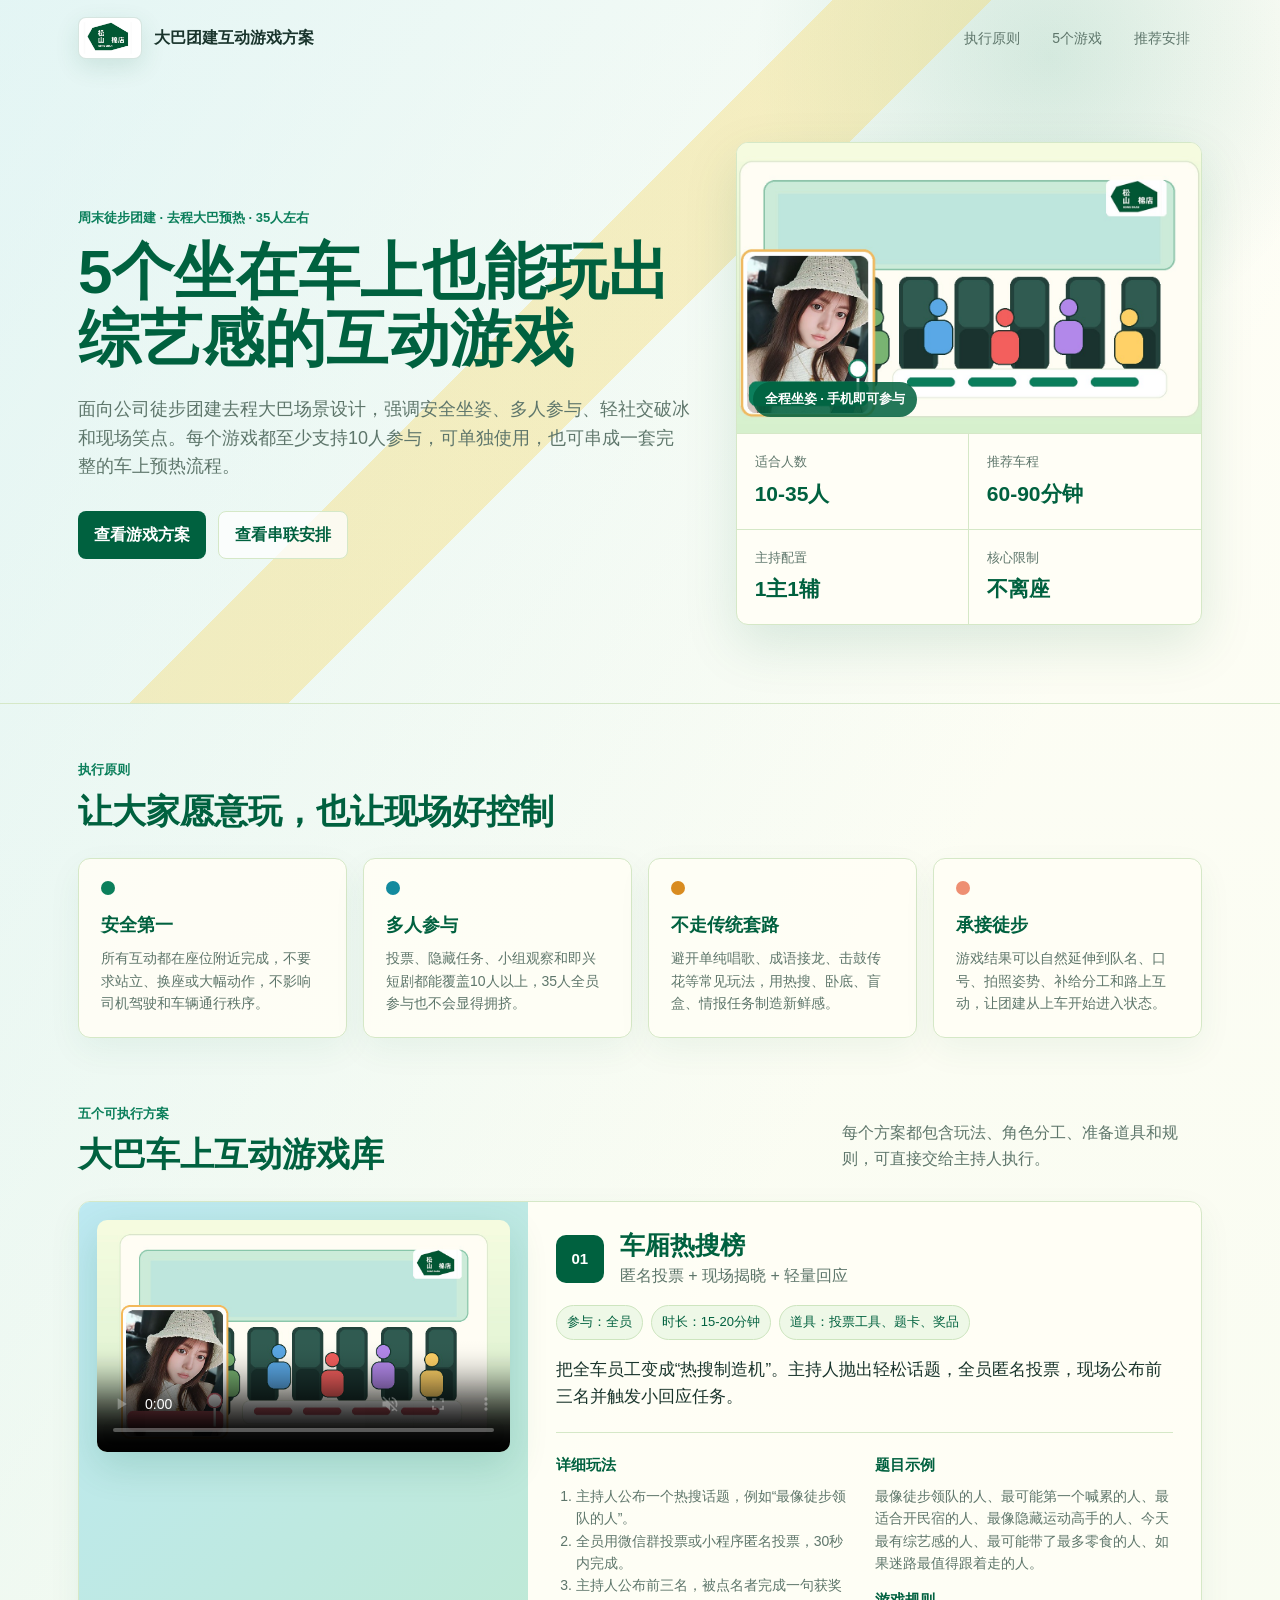
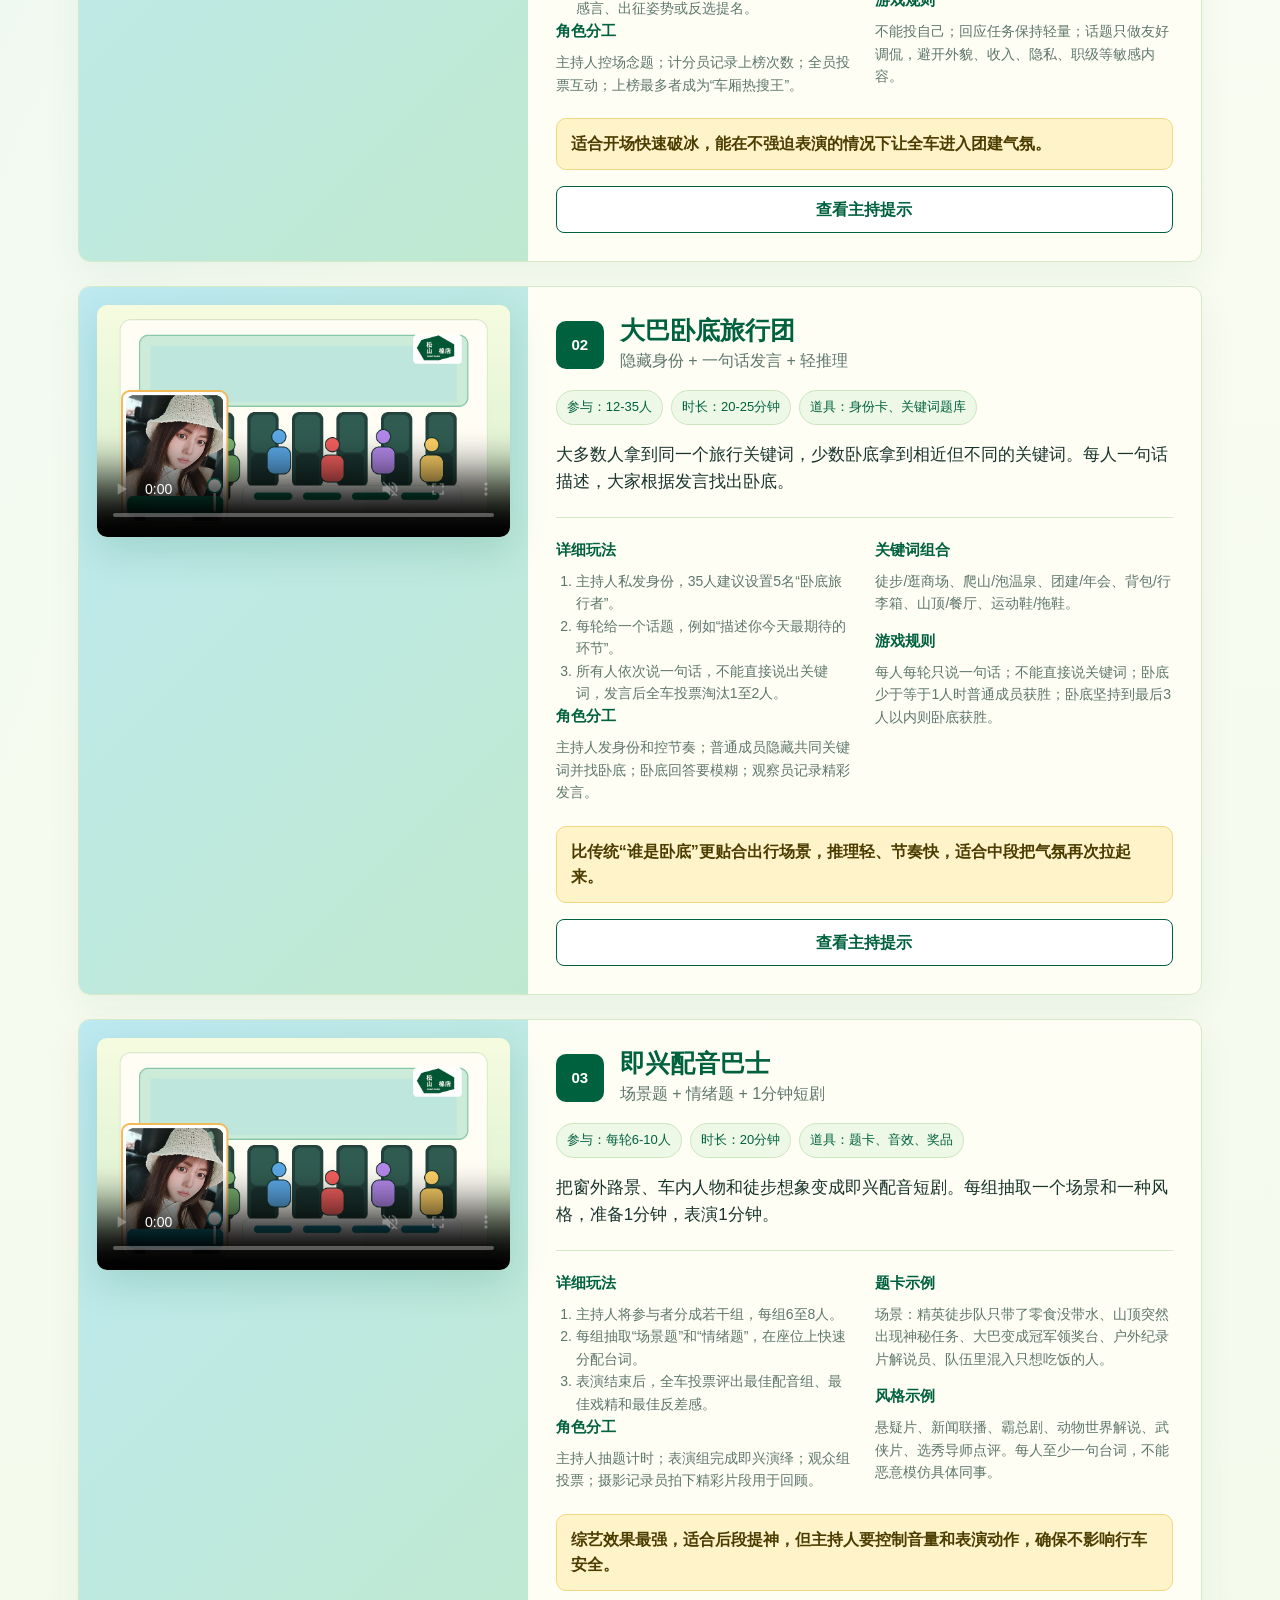
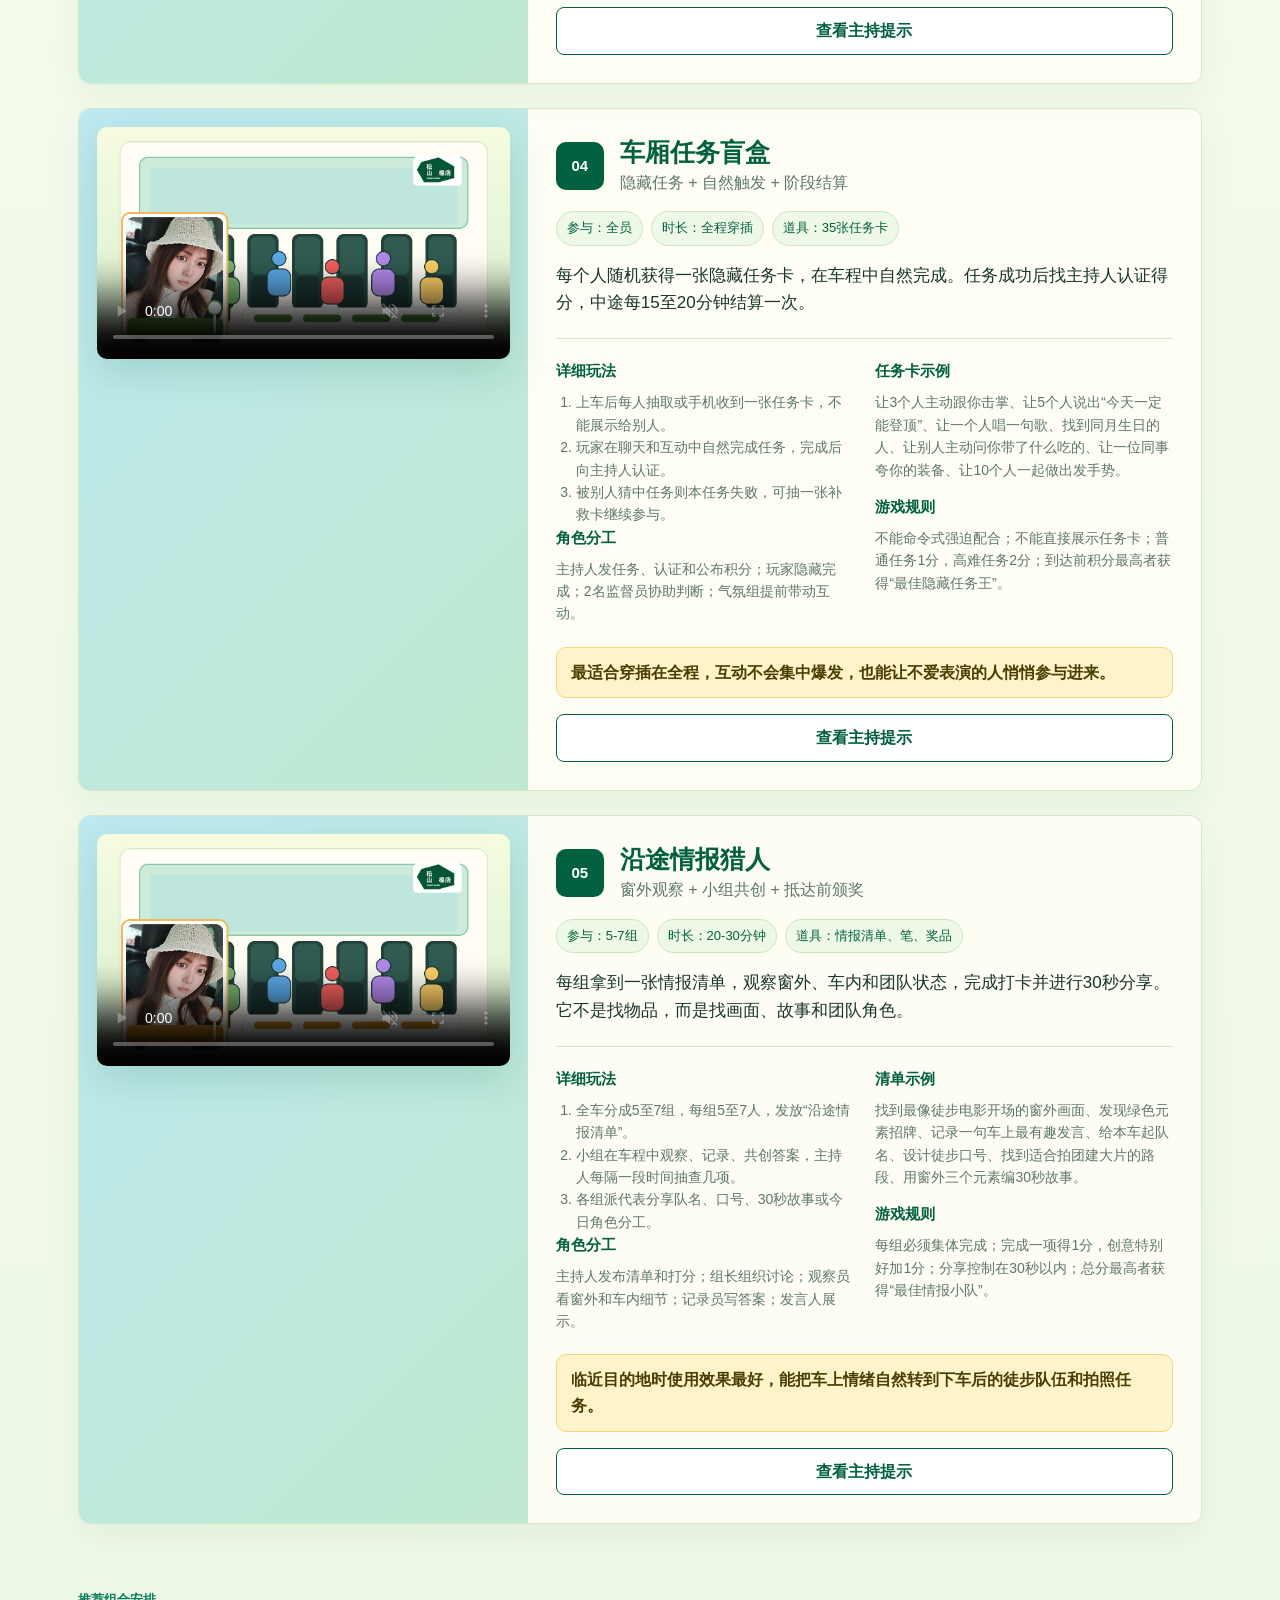
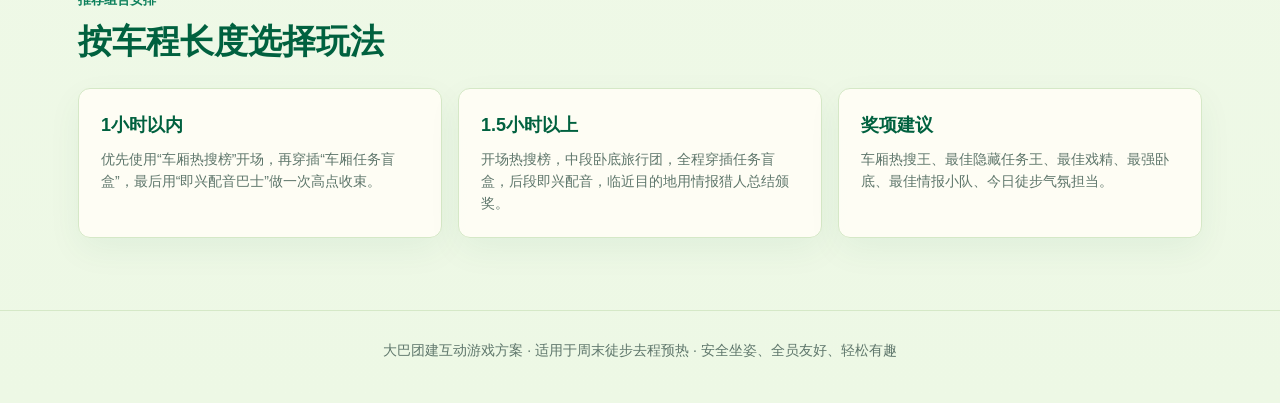
==== index.html @ a56155db "Initial Yz-Demo project" ====
<!doctype html>
<html lang="zh-CN">
  <head>
    <meta charset="utf-8" />
    <meta name="viewport" content="width=device-width, initial-scale=1" />
    <title>大巴团建互动游戏方案</title>
    <link rel="stylesheet" href="style.css" />
  </head>
  <body>
    <header class="page-header" id="top">
      <nav class="topbar" aria-label="页面导航">
        <a class="brand" href="#top" aria-label="返回顶部">
          <img class="brand-logo" src="assets/images/site-logo.png" alt="团建方案标识" />
          <span>大巴团建互动游戏方案</span>
        </a>
        <div class="nav-links">
          <a href="#overview">执行原则</a>
          <a href="#games">5个游戏</a>
          <a href="#schedule">推荐安排</a>
        </div>
      </nav>

      <section class="hero">
        <div class="hero-copy">
          <p class="eyebrow">周末徒步团建 · 去程大巴预热 · 35人左右</p>
          <h1>5个坐在车上也能玩出综艺感的互动游戏</h1>
          <p class="lead">面向公司徒步团建去程大巴场景设计，强调安全坐姿、多人参与、轻社交破冰和现场笑点。每个游戏都至少支持10人参与，可单独使用，也可串成一套完整的车上预热流程。</p>
          <div class="hero-actions">
            <a class="primary-action" href="#games">查看游戏方案</a>
            <a class="secondary-action" href="#schedule">查看串联安排</a>
          </div>
        </div>

        <aside class="route-panel" aria-label="活动概览">
          <div class="route-photo">
            <img src="assets/images/hero-bus-host.jpg" alt="大巴车内主持人与员工互动场景" />
            <span>全程坐姿 · 手机即可参与</span>
          </div>
          <dl class="quick-facts">
            <div><dt>适合人数</dt><dd>10-35人</dd></div>
            <div><dt>推荐车程</dt><dd>60-90分钟</dd></div>
            <div><dt>主持配置</dt><dd>1主1辅</dd></div>
            <div><dt>核心限制</dt><dd>不离座</dd></div>
          </dl>
        </aside>
      </section>
    </header>

    <main>
      <section class="overview" id="overview" aria-labelledby="overview-title">
        <div class="section-heading">
          <p class="eyebrow">执行原则</p>
          <h2 id="overview-title">让大家愿意玩，也让现场好控制</h2>
        </div>
        <div class="standard-grid">
          <article><span class="icon-dot safe" aria-hidden="true"></span><h3>安全第一</h3><p>所有互动都在座位附近完成，不要求站立、换座或大幅动作，不影响司机驾驶和车辆通行秩序。</p></article>
          <article><span class="icon-dot social" aria-hidden="true"></span><h3>多人参与</h3><p>投票、隐藏任务、小组观察和即兴短剧都能覆盖10人以上，35人全员参与也不会显得拥挤。</p></article>
          <article><span class="icon-dot fresh" aria-hidden="true"></span><h3>不走传统套路</h3><p>避开单纯唱歌、成语接龙、击鼓传花等常见玩法，用热搜、卧底、盲盒、情报任务制造新鲜感。</p></article>
          <article><span class="icon-dot useful" aria-hidden="true"></span><h3>承接徒步</h3><p>游戏结果可以自然延伸到队名、口号、拍照姿势、补给分工和路上互动，让团建从上车开始进入状态。</p></article>
        </div>
      </section>

      <section class="games-section" id="games" aria-labelledby="games-title">
        <div class="section-heading split">
          <div>
            <p class="eyebrow">五个可执行方案</p>
            <h2 id="games-title">大巴车上互动游戏库</h2>
          </div>
          <p class="section-note">每个方案都包含玩法、角色分工、准备道具和规则，可直接交给主持人执行。</p>
        </div>

        <div class="game-list">
          <article class="game-card">
            <div class="game-media">
              <video class="preview-video" controls muted loop preload="metadata" poster="assets/scenes/04-show.jpg"><source src="assets/videos/04-show.mp4" type="video/mp4" /></video>
            </div>
            <div class="game-content">
              <div class="game-title-row"><span class="game-number">01</span><div><h3>车厢热搜榜</h3><p>匿名投票 + 现场揭晓 + 轻量回应</p></div></div>
              <div class="meta-row"><span>参与：全员</span><span>时长：15-20分钟</span><span>道具：投票工具、题卡、奖品</span></div>
              <p class="game-summary">把全车员工变成“热搜制造机”。主持人抛出轻松话题，全员匿名投票，现场公布前三名并触发小回应任务。</p>
              <div class="detail-grid">
                <div>
                  <h4>详细玩法</h4>
                  <ol><li>主持人公布一个热搜话题，例如“最像徒步领队的人”。</li><li>全员用微信群投票或小程序匿名投票，30秒内完成。</li><li>主持人公布前三名，被点名者完成一句获奖感言、出征姿势或反选提名。</li></ol>
                  <h4>角色分工</h4>
                  <p>主持人控场念题；计分员记录上榜次数；全员投票互动；上榜最多者成为“车厢热搜王”。</p>
                </div>
                <div>
                  <h4>题目示例</h4>
                  <p>最像徒步领队的人、最可能第一个喊累的人、最适合开民宿的人、最像隐藏运动高手的人、今天最有综艺感的人、最可能带了最多零食的人、如果迷路最值得跟着走的人。</p>
                  <h4>游戏规则</h4>
                  <p>不能投自己；回应任务保持轻量；话题只做友好调侃，避开外貌、收入、隐私、职级等敏感内容。</p>
                </div>
              </div>
              <p class="approval-line">适合开场快速破冰，能在不强迫表演的情况下让全车进入团建气氛。</p>
              <button class="script-toggle" type="button" aria-expanded="false" aria-controls="script-hotlist">查看主持提示</button>
              <div class="script-panel" id="script-hotlist" hidden><p><strong>主持开场：</strong>“接下来我们要发布今天第一批车厢热搜。投票只选最像，不选最尴尬，所有理由都要友好、有趣、不过界。”</p></div>
            </div>
          </article>

          <article class="game-card">
            <div class="game-media">
              <video class="preview-video" controls muted loop preload="metadata" poster="assets/scenes/01-signal.jpg"><source src="assets/videos/01-signal.mp4" type="video/mp4" /></video>
            </div>
            <div class="game-content">
              <div class="game-title-row"><span class="game-number">02</span><div><h3>大巴卧底旅行团</h3><p>隐藏身份 + 一句话发言 + 轻推理</p></div></div>
              <div class="meta-row"><span>参与：12-35人</span><span>时长：20-25分钟</span><span>道具：身份卡、关键词题库</span></div>
              <p class="game-summary">大多数人拿到同一个旅行关键词，少数卧底拿到相近但不同的关键词。每人一句话描述，大家根据发言找出卧底。</p>
              <div class="detail-grid">
                <div>
                  <h4>详细玩法</h4>
                  <ol><li>主持人私发身份，35人建议设置5名“卧底旅行者”。</li><li>每轮给一个话题，例如“描述你今天最期待的环节”。</li><li>所有人依次说一句话，不能直接说出关键词，发言后全车投票淘汰1至2人。</li></ol>
                  <h4>角色分工</h4>
                  <p>主持人发身份和控节奏；普通成员隐藏共同关键词并找卧底；卧底回答要模糊；观察员记录精彩发言。</p>
                </div>
                <div>
                  <h4>关键词组合</h4>
                  <p>徒步/逛商场、爬山/泡温泉、团建/年会、背包/行李箱、山顶/餐厅、运动鞋/拖鞋。</p>
                  <h4>游戏规则</h4>
                  <p>每人每轮只说一句话；不能直接说关键词；卧底少于等于1人时普通成员获胜；卧底坚持到最后3人以内则卧底获胜。</p>
                </div>
              </div>
              <p class="approval-line">比传统“谁是卧底”更贴合出行场景，推理轻、节奏快，适合中段把气氛再次拉起来。</p>
              <button class="script-toggle" type="button" aria-expanded="false" aria-controls="script-undercover">查看主持提示</button>
              <div class="script-panel" id="script-undercover" hidden><p><strong>主持提示：</strong>先选词义接近但行动差异明显的词组，避免过难。第一轮不急着淘汰太多人，让大家先适应表达方式。</p></div>
            </div>
          </article>

          <article class="game-card">
            <div class="game-media">
              <video class="preview-video" controls muted loop preload="metadata" poster="assets/scenes/02-bullet.jpg"><source src="assets/videos/02-bullet.mp4" type="video/mp4" /></video>
            </div>
            <div class="game-content">
              <div class="game-title-row"><span class="game-number">03</span><div><h3>即兴配音巴士</h3><p>场景题 + 情绪题 + 1分钟短剧</p></div></div>
              <div class="meta-row"><span>参与：每轮6-10人</span><span>时长：20分钟</span><span>道具：题卡、音效、奖品</span></div>
              <p class="game-summary">把窗外路景、车内人物和徒步想象变成即兴配音短剧。每组抽取一个场景和一种风格，准备1分钟，表演1分钟。</p>
              <div class="detail-grid">
                <div>
                  <h4>详细玩法</h4>
                  <ol><li>主持人将参与者分成若干组，每组6至8人。</li><li>每组抽取“场景题”和“情绪题”，在座位上快速分配台词。</li><li>表演结束后，全车投票评出最佳配音组、最佳戏精和最佳反差感。</li></ol>
                  <h4>角色分工</h4>
                  <p>主持人抽题计时；表演组完成即兴演绎；观众组投票；摄影记录员拍下精彩片段用于回顾。</p>
                </div>
                <div>
                  <h4>题卡示例</h4>
                  <p>场景：精英徒步队只带了零食没带水、山顶突然出现神秘任务、大巴变成冠军领奖台、户外纪录片解说员、队伍里混入只想吃饭的人。</p>
                  <h4>风格示例</h4>
                  <p>悬疑片、新闻联播、霸总剧、动物世界解说、武侠片、选秀导师点评。每人至少一句台词，不能恶意模仿具体同事。</p>
                </div>
              </div>
              <p class="approval-line">综艺效果最强，适合后段提神，但主持人要控制音量和表演动作，确保不影响行车安全。</p>
              <button class="script-toggle" type="button" aria-expanded="false" aria-controls="script-dubbing">查看主持提示</button>
              <div class="script-panel" id="script-dubbing" hidden><p><strong>主持提示：</strong>让每组先指定“开头人”和“收尾人”，中间成员只要接一句即可，能明显降低临场压力。</p></div>
            </div>
          </article>

          <article class="game-card">
            <div class="game-media">
              <video class="preview-video" controls muted loop preload="metadata" poster="assets/scenes/05-blindbox.jpg"><source src="assets/videos/05-blindbox.mp4" type="video/mp4" /></video>
            </div>
            <div class="game-content">
              <div class="game-title-row"><span class="game-number">04</span><div><h3>车厢任务盲盒</h3><p>隐藏任务 + 自然触发 + 阶段结算</p></div></div>
              <div class="meta-row"><span>参与：全员</span><span>时长：全程穿插</span><span>道具：35张任务卡</span></div>
              <p class="game-summary">每个人随机获得一张隐藏任务卡，在车程中自然完成。任务成功后找主持人认证得分，中途每15至20分钟结算一次。</p>
              <div class="detail-grid">
                <div>
                  <h4>详细玩法</h4>
                  <ol><li>上车后每人抽取或手机收到一张任务卡，不能展示给别人。</li><li>玩家在聊天和互动中自然完成任务，完成后向主持人认证。</li><li>被别人猜中任务则本任务失败，可抽一张补救卡继续参与。</li></ol>
                  <h4>角色分工</h4>
                  <p>主持人发任务、认证和公布积分；玩家隐藏完成；2名监督员协助判断；气氛组提前带动互动。</p>
                </div>
                <div>
                  <h4>任务卡示例</h4>
                  <p>让3个人主动跟你击掌、让5个人说出“今天一定能登顶”、让一个人唱一句歌、找到同月生日的人、让别人主动问你带了什么吃的、让一位同事夸你的装备、让10个人一起做出发手势。</p>
                  <h4>游戏规则</h4>
                  <p>不能命令式强迫配合；不能直接展示任务卡；普通任务1分，高难任务2分；到达前积分最高者获得“最佳隐藏任务王”。</p>
                </div>
              </div>
              <p class="approval-line">最适合穿插在全程，互动不会集中爆发，也能让不爱表演的人悄悄参与进来。</p>
              <button class="script-toggle" type="button" aria-expanded="false" aria-controls="script-blindbox">查看主持提示</button>
              <div class="script-panel" id="script-blindbox" hidden><p><strong>主持提示：</strong>任务难度要分层，最好准备5张补救卡。结算时让完成者复盘“你是怎么做到的”，笑点会更自然。</p></div>
            </div>
          </article>

          <article class="game-card">
            <div class="game-media">
              <video class="preview-video" controls muted loop preload="metadata" poster="assets/scenes/03-auction.jpg"><source src="assets/videos/03-auction.mp4" type="video/mp4" /></video>
            </div>
            <div class="game-content">
              <div class="game-title-row"><span class="game-number">05</span><div><h3>沿途情报猎人</h3><p>窗外观察 + 小组共创 + 抵达前颁奖</p></div></div>
              <div class="meta-row"><span>参与：5-7组</span><span>时长：20-30分钟</span><span>道具：情报清单、笔、奖品</span></div>
              <p class="game-summary">每组拿到一张情报清单，观察窗外、车内和团队状态，完成打卡并进行30秒分享。它不是找物品，而是找画面、故事和团队角色。</p>
              <div class="detail-grid">
                <div>
                  <h4>详细玩法</h4>
                  <ol><li>全车分成5至7组，每组5至7人，发放“沿途情报清单”。</li><li>小组在车程中观察、记录、共创答案，主持人每隔一段时间抽查几项。</li><li>各组派代表分享队名、口号、30秒故事或今日角色分工。</li></ol>
                  <h4>角色分工</h4>
                  <p>主持人发布清单和打分；组长组织讨论；观察员看窗外和车内细节；记录员写答案；发言人展示。</p>
                </div>
                <div>
                  <h4>清单示例</h4>
                  <p>找到最像徒步电影开场的窗外画面、发现绿色元素招牌、记录一句车上最有趣发言、给本车起队名、设计徒步口号、找到适合拍团建大片的路段、用窗外三个元素编30秒故事。</p>
                  <h4>游戏规则</h4>
                  <p>每组必须集体完成；完成一项得1分，创意特别好加1分；分享控制在30秒以内；总分最高者获得“最佳情报小队”。</p>
                </div>
              </div>
              <p class="approval-line">临近目的地时使用效果最好，能把车上情绪自然转到下车后的徒步队伍和拍照任务。</p>
              <button class="script-toggle" type="button" aria-expanded="false" aria-controls="script-hunter">查看主持提示</button>
              <div class="script-panel" id="script-hunter" hidden><p><strong>主持提示：</strong>提前把每组座位范围划好，避免大家为了组队换座。抽查时只让一名代表发言，节奏会更利落。</p></div>
            </div>
          </article>
        </div>
      </section>

      <section class="approval" id="schedule" aria-labelledby="schedule-title">
        <div class="section-heading">
          <p class="eyebrow">推荐组合安排</p>
          <h2 id="schedule-title">按车程长度选择玩法</h2>
        </div>
        <div class="approval-layout">
          <div class="approval-card"><h3>1小时以内</h3><p>优先使用“车厢热搜榜”开场，再穿插“车厢任务盲盒”，最后用“即兴配音巴士”做一次高点收束。</p></div>
          <div class="approval-card"><h3>1.5小时以上</h3><p>开场热搜榜，中段卧底旅行团，全程穿插任务盲盒，后段即兴配音，临近目的地用情报猎人总结颁奖。</p></div>
          <div class="approval-card"><h3>奖项建议</h3><p>车厢热搜王、最佳隐藏任务王、最佳戏精、最强卧底、最佳情报小队、今日徒步气氛担当。</p></div>
        </div>
      </section>
    </main>

    <footer class="footer">
      <p>大巴团建互动游戏方案 · 适用于周末徒步去程预热 · 安全坐姿、全员友好、轻松有趣</p>
    </footer>

    <script src="script.js"></script>
  </body>
</html>
---- style.css ----
:root {
  --bg: #f6fbef;
  --surface: #fffef6;
  --surface-strong: #e7f5dc;
  --text: #19342c;
  --muted: #5e766b;
  --line: #d5e8c7;
  --green: #00613f;
  --leaf: #0b7f5b;
  --mint: #bfe9cf;
  --sky: #bde9f2;
  --lemon: #f7d96b;
  --coral: #ee8f72;
  --shadow: 0 20px 54px rgba(0, 97, 63, 0.13);
  font-family: "Microsoft YaHei", "PingFang SC", "Hiragino Sans GB", Arial, sans-serif;
}

* {
  box-sizing: border-box;
}

html {
  scroll-behavior: smooth;
}

body {
  margin: 0;
  background:
    linear-gradient(120deg, rgba(189, 233, 242, 0.42), transparent 34%),
    linear-gradient(180deg, #fffef6 0%, var(--bg) 46%, #edf8e5 100%);
  color: var(--text);
  line-height: 1.6;
}

a {
  color: inherit;
  text-decoration: none;
}

button {
  font: inherit;
}

.page-header {
  border-bottom: 1px solid var(--line);
  overflow: hidden;
  position: relative;
}

.page-header::before {
  background:
    linear-gradient(135deg, transparent 0 42%, rgba(247, 217, 107, 0.38) 42% 50%, transparent 50%),
    radial-gradient(circle at 82% 8%, rgba(11, 127, 91, 0.15), transparent 24%);
  content: "";
  inset: 0;
  pointer-events: none;
  position: absolute;
}

.topbar,
.hero,
main {
  margin: 0 auto;
  max-width: 1180px;
  position: relative;
}

.topbar {
  align-items: center;
  display: flex;
  gap: 24px;
  justify-content: space-between;
  min-height: 76px;
  padding: 0 28px;
}

.brand {
  align-items: center;
  display: inline-flex;
  font-weight: 800;
  gap: 12px;
}

.brand-logo {
  background: #fff;
  border: 1px solid rgba(0, 97, 63, 0.16);
  border-radius: 8px;
  box-shadow: 0 8px 24px rgba(0, 97, 63, 0.12);
  height: 42px;
  object-fit: contain;
  padding: 4px;
  width: 64px;
}

.nav-links {
  display: flex;
  gap: 8px;
}

.nav-links a {
  border-radius: 999px;
  color: var(--muted);
  font-size: 14px;
  padding: 8px 12px;
}

.nav-links a:hover {
  background: rgba(11, 127, 91, 0.1);
  color: var(--green);
}

.hero {
  align-items: center;
  display: grid;
  gap: 44px;
  grid-template-columns: minmax(0, 1fr) minmax(360px, 0.76fr);
  padding: 66px 28px 78px;
}

.eyebrow {
  color: var(--leaf);
  font-size: 13px;
  font-weight: 800;
  letter-spacing: 0;
  margin: 0 0 10px;
}

h1,
h2,
h3,
h4,
p {
  margin-top: 0;
}

h1 {
  color: var(--green);
  font-size: clamp(36px, 5vw, 62px);
  line-height: 1.08;
  margin-bottom: 22px;
  max-width: 760px;
}

.lead {
  color: var(--muted);
  font-size: 18px;
  margin-bottom: 30px;
  max-width: 700px;
}

.hero-actions {
  display: flex;
  flex-wrap: wrap;
  gap: 12px;
}

.primary-action,
.secondary-action,
.script-toggle {
  align-items: center;
  border-radius: 8px;
  display: inline-flex;
  font-weight: 800;
  justify-content: center;
  min-height: 44px;
  padding: 10px 16px;
}

.primary-action {
  background: var(--green);
  color: #fff;
}

.secondary-action {
  background: rgba(255, 255, 255, 0.76);
  border: 1px solid var(--line);
  color: var(--green);
}

.route-panel {
  background: var(--surface);
  border: 1px solid var(--line);
  border-radius: 12px;
  box-shadow: var(--shadow);
  overflow: hidden;
}

.route-photo {
  aspect-ratio: 16 / 10;
  background: var(--mint);
  position: relative;
}

.route-photo img {
  display: block;
  height: 100%;
  object-fit: cover;
  width: 100%;
}

.route-photo span {
  background: rgba(0, 97, 63, 0.86);
  border-radius: 999px;
  bottom: 16px;
  color: #fff;
  font-size: 13px;
  font-weight: 800;
  left: 16px;
  padding: 7px 12px;
  position: absolute;
}

.quick-facts {
  display: grid;
  grid-template-columns: repeat(2, 1fr);
  margin: 0;
}

.quick-facts div {
  border-top: 1px solid var(--line);
  padding: 18px;
}

.quick-facts div:nth-child(odd) {
  border-right: 1px solid var(--line);
}

.quick-facts dt {
  color: var(--muted);
  font-size: 13px;
  margin-bottom: 4px;
}

.quick-facts dd {
  color: var(--green);
  font-size: 21px;
  font-weight: 900;
  margin: 0;
}

main {
  padding: 56px 28px 72px;
}

.section-heading {
  margin-bottom: 26px;
}

.section-heading.split {
  align-items: end;
  display: flex;
  gap: 24px;
  justify-content: space-between;
}

.section-heading h2 {
  color: var(--green);
  font-size: 34px;
  line-height: 1.2;
  margin-bottom: 0;
}

.section-note {
  color: var(--muted);
  margin-bottom: 4px;
  max-width: 360px;
}

.standard-grid,
.approval-layout {
  display: grid;
  gap: 16px;
  grid-template-columns: repeat(4, 1fr);
}

.standard-grid article,
.approval-card,
.game-card {
  background: rgba(255, 254, 246, 0.92);
  border: 1px solid var(--line);
  border-radius: 12px;
  box-shadow: 0 12px 34px rgba(0, 97, 63, 0.06);
}

.standard-grid article,
.approval-card {
  padding: 22px;
}

.standard-grid h3,
.approval-card h3 {
  color: var(--green);
  font-size: 18px;
  margin-bottom: 8px;
}

.standard-grid p,
.approval-card p {
  color: var(--muted);
  font-size: 14px;
  margin-bottom: 0;
}

.icon-dot {
  border-radius: 50%;
  display: block;
  height: 14px;
  margin-bottom: 16px;
  width: 14px;
}

.safe {
  background: var(--leaf);
}

.social {
  background: #138a9e;
}

.fresh {
  background: #d98c20;
}

.useful {
  background: var(--coral);
}

.games-section,
.approval {
  margin-top: 66px;
}

.game-list {
  display: grid;
  gap: 24px;
}

.game-card {
  display: grid;
  grid-template-columns: minmax(300px, 0.4fr) minmax(0, 0.6fr);
  overflow: hidden;
}

.game-media {
  background: linear-gradient(135deg, var(--sky), var(--mint));
  padding: 18px;
}

.preview-video {
  aspect-ratio: 16 / 9;
  background: #102f27;
  border: 0;
  border-radius: 10px;
  box-shadow: 0 14px 38px rgba(0, 97, 63, 0.16);
  display: block;
  object-fit: cover;
  position: sticky;
  top: 18px;
  width: 100%;
}

.game-content {
  padding: 28px;
}

.game-title-row {
  align-items: center;
  display: flex;
  gap: 16px;
  margin-bottom: 16px;
}

.game-number {
  align-items: center;
  background: var(--green);
  border-radius: 10px;
  color: #fff;
  display: inline-flex;
  flex: 0 0 auto;
  font-size: 15px;
  font-weight: 900;
  height: 48px;
  justify-content: center;
  width: 48px;
}

.game-title-row h3 {
  color: var(--green);
  font-size: 25px;
  line-height: 1.24;
  margin-bottom: 2px;
}

.game-title-row p {
  color: var(--muted);
  margin-bottom: 0;
}

.meta-row {
  display: flex;
  flex-wrap: wrap;
  gap: 8px;
  margin-bottom: 16px;
}

.meta-row span {
  background: #eef8e7;
  border: 1px solid #cde5bf;
  border-radius: 999px;
  color: var(--green);
  font-size: 13px;
  padding: 6px 10px;
}

.game-summary {
  color: var(--text);
  font-size: 17px;
  margin-bottom: 22px;
}

.detail-grid {
  border-top: 1px solid var(--line);
  display: grid;
  gap: 22px;
  grid-template-columns: 1fr 1fr;
  padding-top: 20px;
}

.detail-grid h4,
.script-panel h4 {
  color: var(--green);
  font-size: 15px;
  margin-bottom: 8px;
}

.detail-grid ol {
  margin: 0;
  padding-left: 20px;
}

.detail-grid li,
.detail-grid p,
.script-panel p {
  color: var(--muted);
  font-size: 14px;
}

.approval-line {
  background: #fff4c9;
  border: 1px solid #efd87f;
  border-radius: 10px;
  color: #4b3d00;
  font-weight: 800;
  margin: 8px 0 16px;
  padding: 12px 14px;
}

.script-toggle {
  background: #fff;
  border: 1px solid var(--green);
  color: var(--green);
  cursor: pointer;
  width: 100%;
}

.script-toggle:hover {
  background: var(--green);
  color: #fff;
}

.script-panel {
  background: #f7fbef;
  border: 1px solid var(--line);
  border-radius: 10px;
  margin-top: 14px;
  padding: 18px;
}

.script-panel p:last-child {
  margin-bottom: 0;
}

.approval-layout {
  grid-template-columns: repeat(3, 1fr);
}

.footer {
  border-top: 1px solid var(--line);
  color: var(--muted);
  font-size: 14px;
  padding: 28px;
  text-align: center;
}

@media (max-width: 920px) {
  .hero,
  .game-card {
    grid-template-columns: 1fr;
  }

  .standard-grid,
  .approval-layout {
    grid-template-columns: repeat(2, 1fr);
  }

  .preview-video {
    position: relative;
    top: 0;
  }
}

@media (max-width: 640px) {
  .topbar {
    align-items: flex-start;
    flex-direction: column;
    gap: 14px;
    padding: 18px;
  }

  .nav-links {
    flex-wrap: wrap;
  }

  .hero,
  main {
    padding-left: 18px;
    padding-right: 18px;
  }

  .hero {
    gap: 28px;
    padding-top: 38px;
    padding-bottom: 48px;
  }

  h1 {
    font-size: 34px;
  }

  .lead {
    font-size: 16px;
  }

  .section-heading.split {
    align-items: flex-start;
    flex-direction: column;
  }

  .section-heading h2 {
    font-size: 27px;
  }

  .standard-grid,
  .approval-layout,
  .detail-grid,
  .quick-facts {
    grid-template-columns: 1fr;
  }

  .quick-facts div:nth-child(odd) {
    border-right: 0;
  }

  .game-content {
    padding: 22px;
  }

  .game-title-row {
    align-items: flex-start;
  }

  .game-title-row h3 {
    font-size: 22px;
  }
}
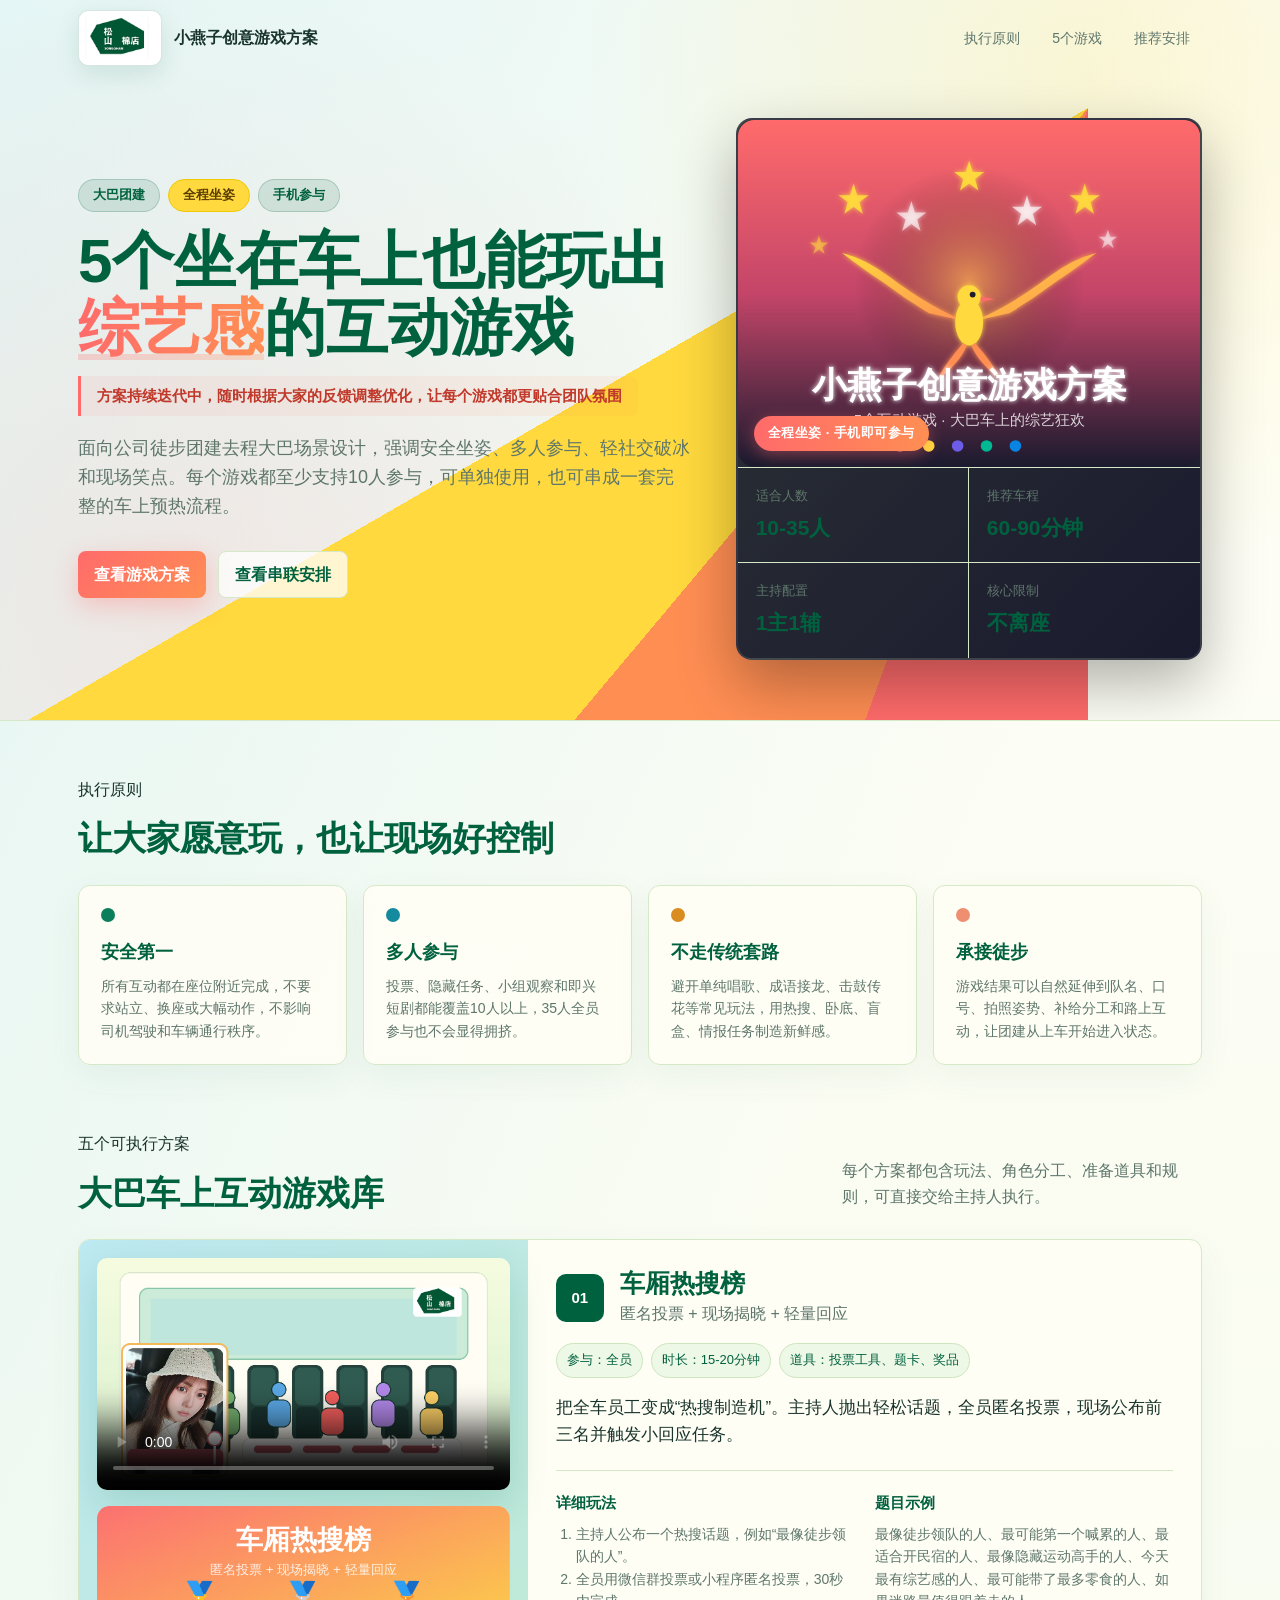
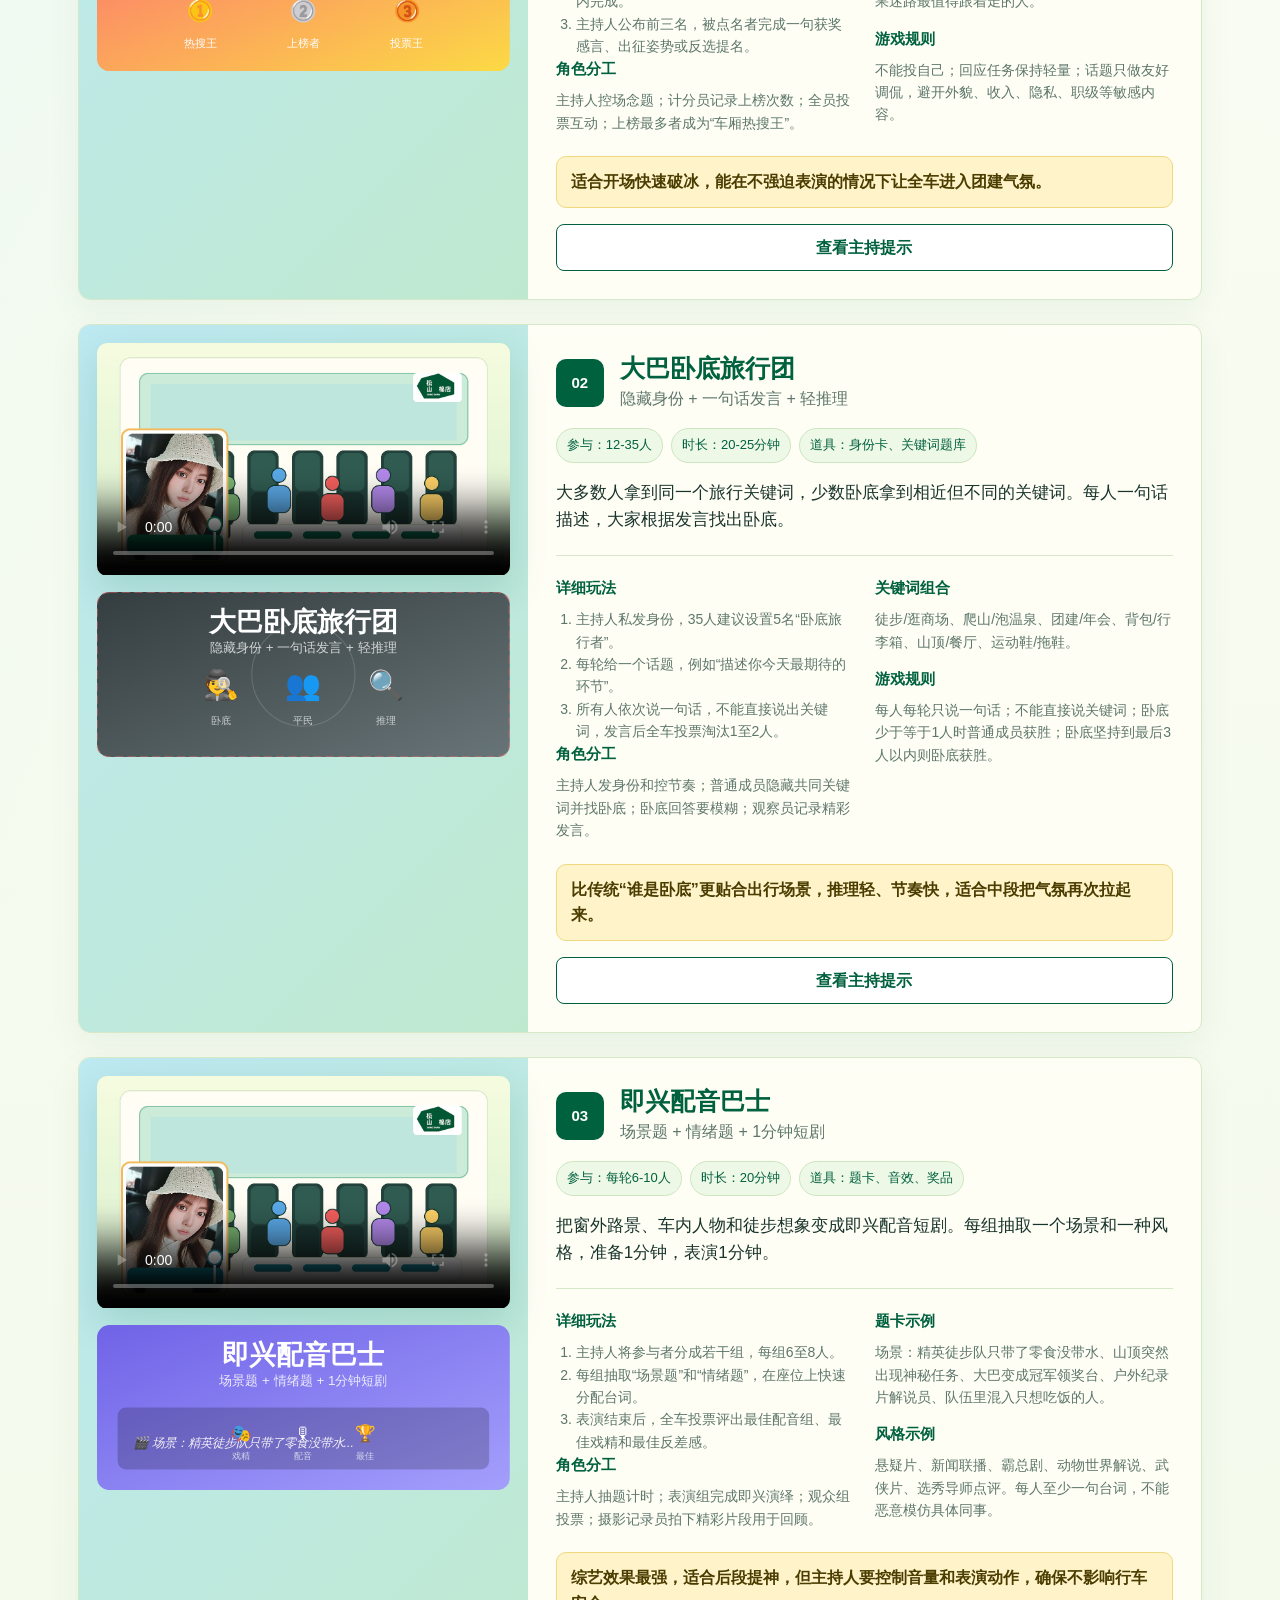
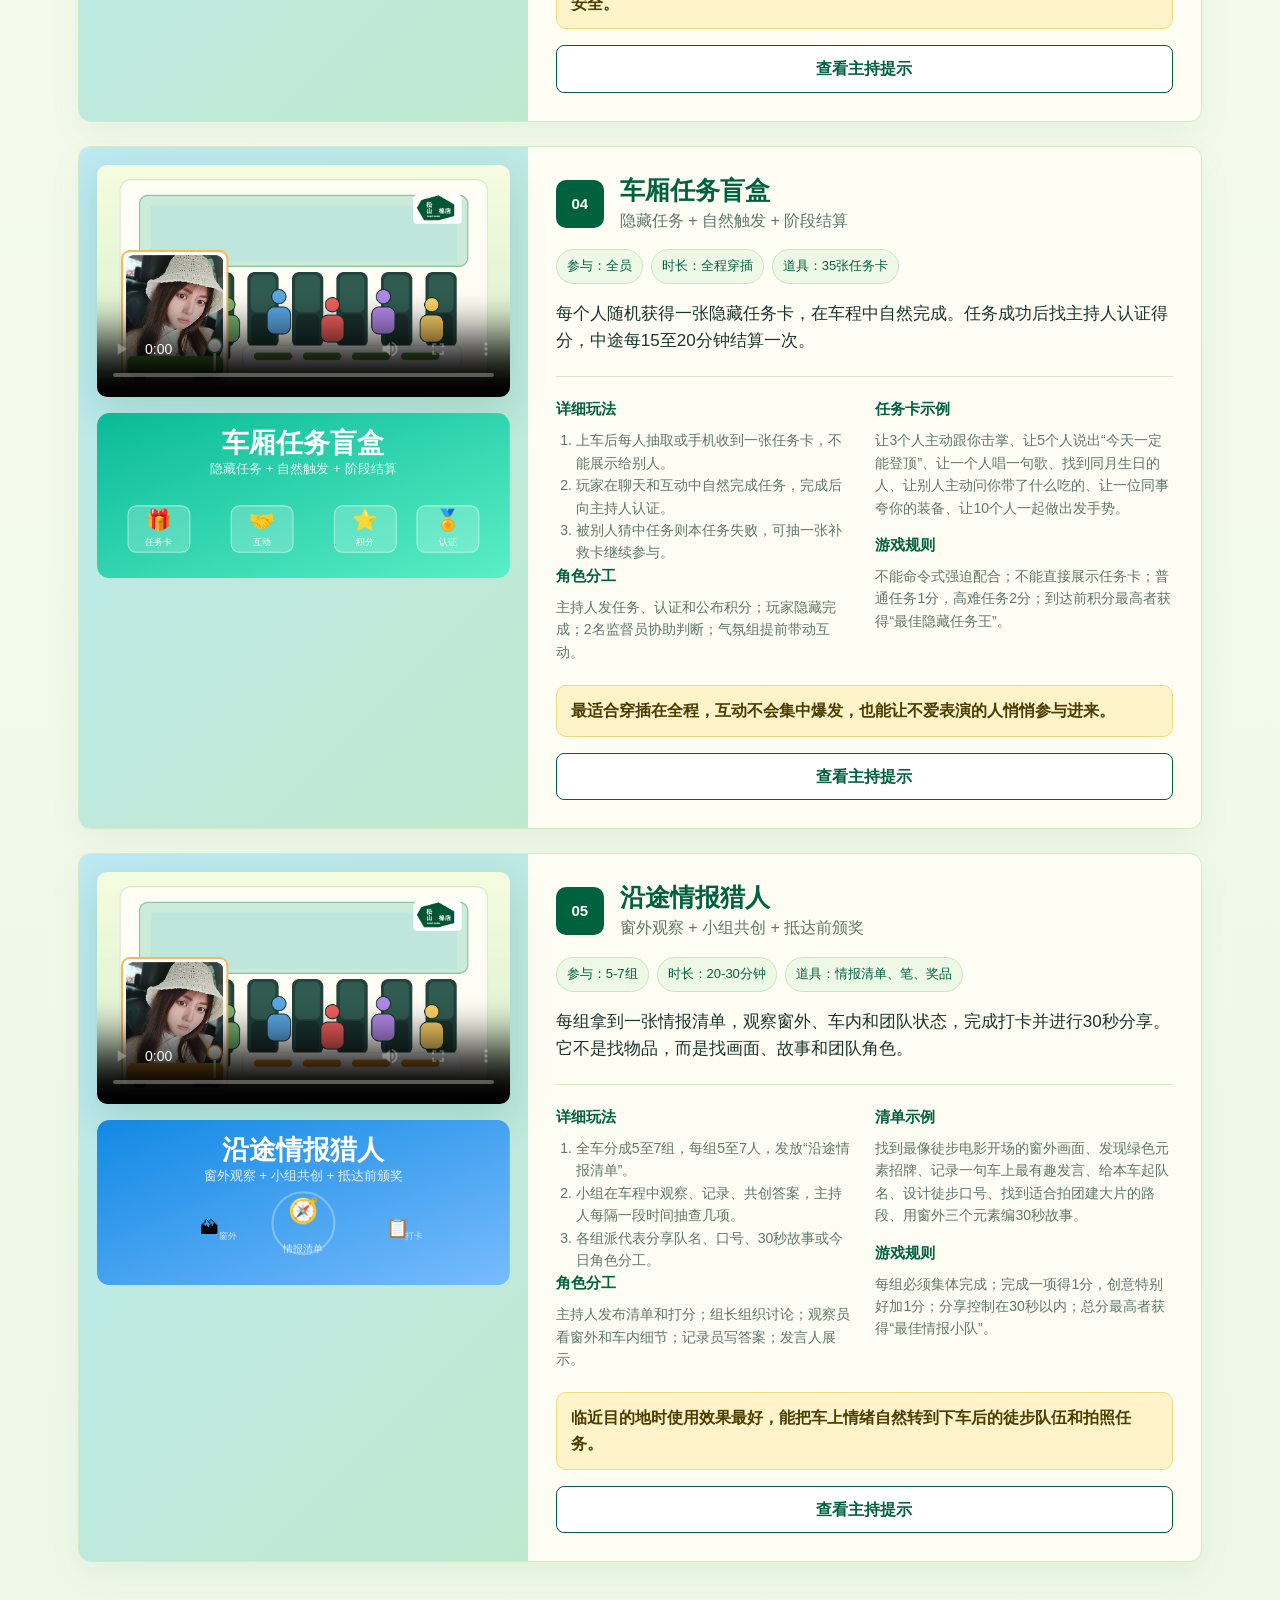
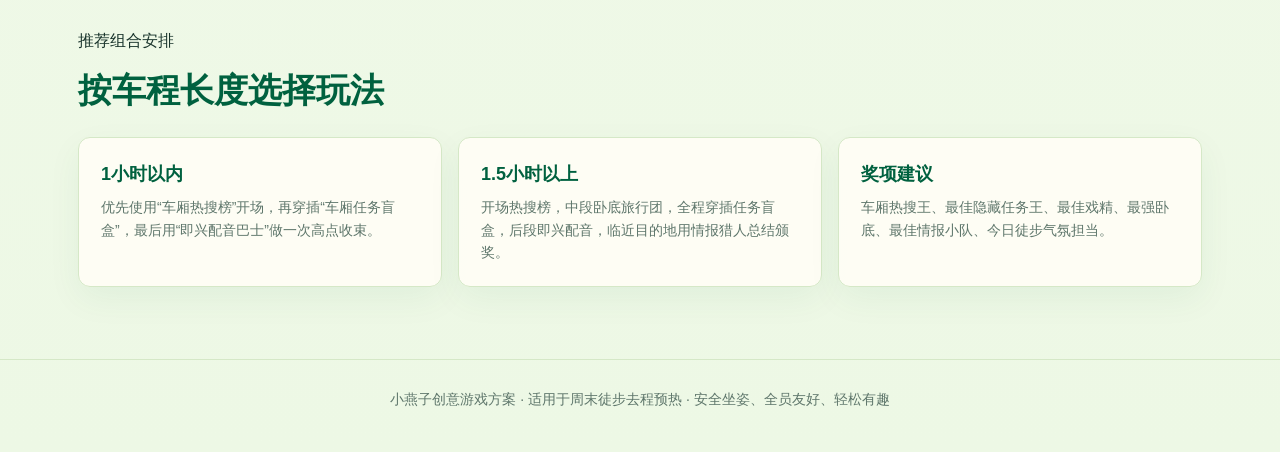
==== commit 46c02028: "改版升级：品牌更名为小燕子创意游戏方案，新增5个音画同步介绍视频 - 品牌更名为"小燕子创意游戏方案" - Hero区域重设计：燕子主题SVG海报 + 综艺感标题 - 新增5个音画同步MP4视频（ma" ====
--- a/index.html
+++ b/index.html
@@ -3,7 +3,7 @@
   <head>
     <meta charset="utf-8" />
     <meta name="viewport" content="width=device-width, initial-scale=1" />
-    <title>大巴团建互动游戏方案</title>
+    <title>小燕子创意游戏方案</title>
     <link rel="stylesheet" href="style.css" />
   </head>
   <body>
@@ -11,7 +11,7 @@
       <nav class="topbar" aria-label="页面导航">
         <a class="brand" href="#top" aria-label="返回顶部">
           <img class="brand-logo" src="assets/images/site-logo.png" alt="团建方案标识" />
-          <span>大巴团建互动游戏方案</span>
+          <span>小燕子创意游戏方案</span>
         </a>
         <div class="nav-links">
           <a href="#overview">执行原则</a>
@@ -21,28 +21,99 @@
       </nav>
 
       <section class="hero">
-        <div class="hero-copy">
-          <p class="eyebrow">周末徒步团建 · 去程大巴预热 · 35人左右</p>
-          <h1>5个坐在车上也能玩出综艺感的互动游戏</h1>
-          <p class="lead">面向公司徒步团建去程大巴场景设计，强调安全坐姿、多人参与、轻社交破冰和现场笑点。每个游戏都至少支持10人参与，可单独使用，也可串成一套完整的车上预热流程。</p>
-          <div class="hero-actions">
-            <a class="primary-action" href="#games">查看游戏方案</a>
-            <a class="secondary-action" href="#schedule">查看串联安排</a>
+        <div class="hero-poster">
+          <div class="hero-copy">
+            <p class="eyebrow">
+              <span class="badge">大巴团建</span>
+              <span class="badge accent">全程坐姿</span>
+              <span class="badge">手机参与</span>
+            </p>
+            <h1>5个坐在车上也能玩出<span class="hl">综艺感</span>的互动游戏</h1>
+            <p class="update-note">方案持续迭代中，随时根据大家的反馈调整优化，让每个游戏都更贴合团队氛围</p>
+            <p class="lead">面向公司徒步团建去程大巴场景设计，强调安全坐姿、多人参与、轻社交破冰和现场笑点。每个游戏都至少支持10人参与，可单独使用，也可串成一套完整的车上预热流程。</p>
+            <div class="hero-actions">
+              <a class="primary-action" href="#games">查看游戏方案</a>
+              <a class="secondary-action" href="#schedule">查看串联安排</a>
+            </div>
           </div>
-        </div>
-
-        <aside class="route-panel" aria-label="活动概览">
-          <div class="route-photo">
-            <img src="assets/images/hero-bus-host.jpg" alt="大巴车内主持人与员工互动场景" />
-            <span>全程坐姿 · 手机即可参与</span>
-          </div>
-          <dl class="quick-facts">
-            <div><dt>适合人数</dt><dd>10-35人</dd></div>
-            <div><dt>推荐车程</dt><dd>60-90分钟</dd></div>
-            <div><dt>主持配置</dt><dd>1主1辅</dd></div>
-            <div><dt>核心限制</dt><dd>不离座</dd></div>
-          </dl>
-        </aside>
+
+          <aside class="poster-visual" aria-label="活动概览">
+            <div class="poster-art">
+              <svg viewBox="0 0 400 300" xmlns="http://www.w3.org/2000/svg" class="poster-svg">
+                <defs>
+                  <linearGradient id="skyGrad" x1="0" y1="0" x2="0" y2="1">
+                    <stop offset="0%" stop-color="#FF6B6B"/><stop offset="50%" stop-color="#c44569"/><stop offset="100%" stop-color="#1a1a2e"/>
+                  </linearGradient>
+                  <linearGradient id="swallowGrad" x1="0" y1="0" x2="1" y2="1">
+                    <stop offset="0%" stop-color="#FFD93D"/><stop offset="100%" stop-color="#FF8E53"/>
+                  </linearGradient>
+                  <radialGradient id="sunGrad" cx="0.5" cy="0.5" r="0.5">
+                    <stop offset="0%" stop-color="rgba(255,217,61,0.5)"/><stop offset="100%" stop-color="transparent"/>
+                  </radialGradient>
+                  <filter id="glow"><feGaussianBlur stdDeviation="2.5"/><feMerge><feMergeNode/><feMergeNode in="SourceGraphic"/></feMerge></filter>
+                </defs>
+
+                <!-- 背景 -->
+                <rect width="400" height="300" rx="14" fill="url(#skyGrad)"/>
+                <circle cx="200" cy="140" r="100" fill="url(#sunGrad)"/>
+
+                <!-- 5颗星代表5个游戏 -->
+                <g filter="url(#glow)">
+                  <polygon points="100,55 103,65 113,65 105,71 108,81 100,75 92,81 95,71 87,65 97,65" fill="#FFD93D" opacity="0.9"/>
+                  <polygon points="200,35 203,45 213,45 205,51 208,61 200,55 192,61 195,51 187,45 197,45" fill="#FFD93D" opacity="0.95"/>
+                  <polygon points="300,55 303,65 313,65 305,71 308,81 300,75 292,81 295,71 287,65 297,65" fill="#FFD93D" opacity="0.9"/>
+                  <polygon points="150,70 153,80 163,80 155,86 158,96 150,90 142,96 145,86 137,80 147,80" fill="#fff" opacity="0.6"/>
+                  <polygon points="250,65 253,75 263,75 255,81 258,91 250,85 242,91 245,81 237,75 247,75" fill="#fff" opacity="0.65"/>
+                  <polygon points="70,100 72,106 78,106 73,110 75,116 70,112 65,116 67,110 62,106 68,106" fill="#FFD93D" opacity="0.5"/>
+                  <polygon points="320,95 322,101 328,101 323,105 325,111 320,107 315,111 317,105 312,101 318,101" fill="#fff" opacity="0.5"/>
+                </g>
+
+                <!-- 燕子剪影 - 展翅飞翔 -->
+                <g transform="translate(200, 175)" fill="url(#swallowGrad)" filter="url(#glow)">
+                  <!-- 左翅 -->
+                  <path d="M0,0 Q-30,-10 -70,-40 Q-90,-55 -110,-60 Q-90,-45 -75,-35 Q-55,-20 -35,-8 Z"/>
+                  <!-- 右翅 -->
+                  <path d="M0,0 Q30,-10 70,-40 Q90,-55 110,-60 Q90,-45 75,-35 Q55,-20 35,-8 Z"/>
+                  <!-- 身体 -->
+                  <ellipse cx="0" cy="0" rx="12" ry="20" fill="#FFD93D"/>
+                  <!-- 头部 -->
+                  <circle cx="0" cy="-22" r="10" fill="#FFD93D"/>
+                  <!-- 眼睛 -->
+                  <circle cx="3" cy="-24" r="2.5" fill="#1a1a2e"/>
+                  <!-- 喙 -->
+                  <polygon points="10,-22 22,-20 10,-18" fill="#FF6B6B"/>
+                  <!-- 尾羽 -->
+                  <path d="M-5,18 Q-20,35 -28,50 Q-8,35 -2,20 Z" fill="#FF8E53"/>
+                  <path d="M5,18 Q20,35 28,50 Q8,35 2,20 Z" fill="#FF8E53"/>
+                </g>
+
+                <!-- 品牌文字 -->
+                <text x="200" y="240" text-anchor="middle" font-size="30" fill="#fff" font-weight="900" filter="url(#glow)">
+                  小燕子创意游戏方案
+                </text>
+                <text x="200" y="264" text-anchor="middle" font-size="13" fill="rgba(255,255,255,0.8)">
+                  5个互动游戏 · 大巴车上的综艺狂欢
+                </text>
+
+                <!-- 底部彩色点点代表5个游戏 -->
+                <g transform="translate(140, 282)">
+                  <circle cx="0" cy="0" r="5" fill="#FF6B6B"/>
+                  <circle cx="25" cy="0" r="5" fill="#FFD93D"/>
+                  <circle cx="50" cy="0" r="5" fill="#6c5ce7"/>
+                  <circle cx="75" cy="0" r="5" fill="#00b894"/>
+                  <circle cx="100" cy="0" r="5" fill="#0984e3"/>
+                </g>
+              </svg>
+              <span class="poster-tag">全程坐姿 · 手机即可参与</span>
+            </div>
+            <dl class="quick-facts">
+              <div><dt>适合人数</dt><dd>10-35人</dd></div>
+              <div><dt>推荐车程</dt><dd>60-90分钟</dd></div>
+              <div><dt>主持配置</dt><dd>1主1辅</dd></div>
+              <div><dt>核心限制</dt><dd>不离座</dd></div>
+            </dl>
+          </aside>
+        </div>
       </section>
     </header>
 
@@ -72,7 +143,25 @@
         <div class="game-list">
           <article class="game-card">
             <div class="game-media">
-              <video class="preview-video" controls muted loop preload="metadata" poster="assets/scenes/04-show.jpg"><source src="assets/videos/04-show.mp4" type="video/mp4" /></video>
+              <video class="preview-video" controls preload="metadata" poster="assets/scenes/04-show.jpg"><source src="video_output/01_车厢热搜榜.mp4" type="video/mp4" /></video>
+              <svg class="game-poster" viewBox="0 0 400 160" xmlns="http://www.w3.org/2000/svg">
+                <defs>
+                  <linearGradient id="g1bg" x1="0" y1="0" x2="1" y2="1">
+                    <stop offset="0%" stop-color="#FF6B6B"/><stop offset="100%" stop-color="#FFD93D"/>
+                  </linearGradient>
+                </defs>
+                <rect width="400" height="160" rx="12" fill="url(#g1bg)" opacity="0.95"/>
+                <text x="200" y="42" text-anchor="middle" font-size="26" fill="#fff" font-weight="bold">车厢热搜榜</text>
+                <text x="200" y="66" text-anchor="middle" font-size="13" fill="rgba(255,255,255,0.85)">匿名投票 + 现场揭晓 + 轻量回应</text>
+                <g transform="translate(200,105)" text-anchor="middle">
+                  <text x="-100" y="0" font-size="36" fill="#fff" font-weight="900">🥇</text>
+                  <text x="0" y="0" font-size="36" fill="#fff" font-weight="900">🥈</text>
+                  <text x="100" y="0" font-size="36" fill="#fff" font-weight="900">🥉</text>
+                  <text x="-100" y="32" font-size="11" fill="#fff">热搜王</text>
+                  <text x="0" y="32" font-size="11" fill="#fff">上榜者</text>
+                  <text x="100" y="32" font-size="11" fill="#fff">投票王</text>
+                </g>
+              </svg>
             </div>
             <div class="game-content">
               <div class="game-title-row"><span class="game-number">01</span><div><h3>车厢热搜榜</h3><p>匿名投票 + 现场揭晓 + 轻量回应</p></div></div>
@@ -100,7 +189,31 @@
 
           <article class="game-card">
             <div class="game-media">
-              <video class="preview-video" controls muted loop preload="metadata" poster="assets/scenes/01-signal.jpg"><source src="assets/videos/01-signal.mp4" type="video/mp4" /></video>
+              <video class="preview-video" controls preload="metadata" poster="assets/scenes/01-signal.jpg"><source src="video_output/02_大巴卧底旅行团.mp4" type="video/mp4" /></video>
+              <svg class="game-poster" viewBox="0 0 400 160" xmlns="http://www.w3.org/2000/svg">
+                <defs>
+                  <linearGradient id="g2bg" x1="0" y1="0" x2="1" y2="1">
+                    <stop offset="0%" stop-color="#2d3436"/><stop offset="100%" stop-color="#636e72"/>
+                  </linearGradient>
+                </defs>
+                <rect width="400" height="160" rx="12" fill="url(#g2bg)" opacity="0.95"/>
+                <rect x="0" y="0" width="400" height="160" rx="12" fill="none" stroke="rgba(255,107,107,0.4)" stroke-width="2" stroke-dasharray="8 4"/>
+                <circle cx="200" cy="80" r="50" fill="none" stroke="rgba(255,255,255,0.15)" stroke-width="1"/>
+                <text x="200" y="38" text-anchor="middle" font-size="26" fill="#fff" font-weight="bold">大巴卧底旅行团</text>
+                <text x="200" y="58" text-anchor="middle" font-size="13" fill="rgba(255,255,255,0.75)">隐藏身份 + 一句话发言 + 轻推理</text>
+                <g transform="translate(120,100)" text-anchor="middle">
+                  <text x="0" y="0" font-size="28" fill="#FF6B6B">🕵</text>
+                  <text x="0" y="28" font-size="10" fill="rgba(255,255,255,0.7)">卧底</text>
+                </g>
+                <g transform="translate(200,100)" text-anchor="middle">
+                  <text x="0" y="0" font-size="28" fill="#74b9ff">👥</text>
+                  <text x="0" y="28" font-size="10" fill="rgba(255,255,255,0.7)">平民</text>
+                </g>
+                <g transform="translate(280,100)" text-anchor="middle">
+                  <text x="0" y="0" font-size="28" fill="#FFD93D">🔍</text>
+                  <text x="0" y="28" font-size="10" fill="rgba(255,255,255,0.7)">推理</text>
+                </g>
+              </svg>
             </div>
             <div class="game-content">
               <div class="game-title-row"><span class="game-number">02</span><div><h3>大巴卧底旅行团</h3><p>隐藏身份 + 一句话发言 + 轻推理</p></div></div>
@@ -128,7 +241,27 @@
 
           <article class="game-card">
             <div class="game-media">
-              <video class="preview-video" controls muted loop preload="metadata" poster="assets/scenes/02-bullet.jpg"><source src="assets/videos/02-bullet.mp4" type="video/mp4" /></video>
+              <video class="preview-video" controls preload="metadata" poster="assets/scenes/02-bullet.jpg"><source src="video_output/03_即兴配音巴士.mp4" type="video/mp4" /></video>
+              <svg class="game-poster" viewBox="0 0 400 160" xmlns="http://www.w3.org/2000/svg">
+                <defs>
+                  <linearGradient id="g3bg" x1="0" y1="0" x2="1" y2="1">
+                    <stop offset="0%" stop-color="#6c5ce7"/><stop offset="100%" stop-color="#a29bfe"/>
+                  </linearGradient>
+                </defs>
+                <rect width="400" height="160" rx="12" fill="url(#g3bg)" opacity="0.95"/>
+                <rect x="20" y="80" width="360" height="60" rx="8" fill="rgba(0,0,0,0.2)"/>
+                <text x="35" y="118" font-size="12" fill="rgba(255,255,255,0.9)" font-style="italic">🎬 场景：精英徒步队只带了零食没带水...</text>
+                <text x="200" y="38" text-anchor="middle" font-size="26" fill="#fff" font-weight="bold">即兴配音巴士</text>
+                <text x="200" y="58" text-anchor="middle" font-size="13" fill="rgba(255,255,255,0.85)">场景题 + 情绪题 + 1分钟短剧</text>
+                <g transform="translate(200,110)" text-anchor="middle">
+                  <text x="-60" y="0" font-size="16" fill="#FFD93D">🎭</text>
+                  <text x="0" y="0" font-size="16" fill="#fff">🎙</text>
+                  <text x="60" y="0" font-size="16" fill="#FF6B6B">🏆</text>
+                  <text x="-60" y="20" font-size="9" fill="rgba(255,255,255,0.7)">戏精</text>
+                  <text x="0" y="20" font-size="9" fill="rgba(255,255,255,0.7)">配音</text>
+                  <text x="60" y="20" font-size="9" fill="rgba(255,255,255,0.7)">最佳</text>
+                </g>
+              </svg>
             </div>
             <div class="game-content">
               <div class="game-title-row"><span class="game-number">03</span><div><h3>即兴配音巴士</h3><p>场景题 + 情绪题 + 1分钟短剧</p></div></div>
@@ -156,7 +289,37 @@
 
           <article class="game-card">
             <div class="game-media">
-              <video class="preview-video" controls muted loop preload="metadata" poster="assets/scenes/05-blindbox.jpg"><source src="assets/videos/05-blindbox.mp4" type="video/mp4" /></video>
+              <video class="preview-video" controls preload="metadata" poster="assets/scenes/05-blindbox.jpg"><source src="video_output/04_车厢任务盲盒.mp4" type="video/mp4" /></video>
+              <svg class="game-poster" viewBox="0 0 400 160" xmlns="http://www.w3.org/2000/svg">
+                <defs>
+                  <linearGradient id="g4bg" x1="0" y1="0" x2="1" y2="1">
+                    <stop offset="0%" stop-color="#00b894"/><stop offset="100%" stop-color="#55efc4"/>
+                  </linearGradient>
+                </defs>
+                <rect width="400" height="160" rx="12" fill="url(#g4bg)" opacity="0.95"/>
+                <text x="200" y="38" text-anchor="middle" font-size="26" fill="#fff" font-weight="bold">车厢任务盲盒</text>
+                <text x="200" y="58" text-anchor="middle" font-size="13" fill="rgba(255,255,255,0.85)">隐藏任务 + 自然触发 + 阶段结算</text>
+                <g transform="translate(60,110)" text-anchor="middle">
+                  <rect x="-30" y="-20" width="60" height="45" rx="8" fill="rgba(255,255,255,0.2)" stroke="rgba(255,255,255,0.5)" stroke-width="1"/>
+                  <text x="0" y="0" font-size="20">🎁</text>
+                  <text x="0" y="18" font-size="9" fill="#fff">任务卡</text>
+                </g>
+                <g transform="translate(160,110)" text-anchor="middle">
+                  <rect x="-30" y="-20" width="60" height="45" rx="8" fill="rgba(255,255,255,0.2)" stroke="rgba(255,255,255,0.5)" stroke-width="1"/>
+                  <text x="0" y="0" font-size="20">🤝</text>
+                  <text x="0" y="18" font-size="9" fill="#fff">互动</text>
+                </g>
+                <g transform="translate(260,110)" text-anchor="middle">
+                  <rect x="-30" y="-20" width="60" height="45" rx="8" fill="rgba(255,255,255,0.2)" stroke="rgba(255,255,255,0.5)" stroke-width="1"/>
+                  <text x="0" y="0" font-size="20">⭐</text>
+                  <text x="0" y="18" font-size="9" fill="#fff">积分</text>
+                </g>
+                <g transform="translate(340,110)" text-anchor="middle">
+                  <rect x="-30" y="-20" width="60" height="45" rx="8" fill="rgba(255,255,255,0.2)" stroke="rgba(255,255,255,0.5)" stroke-width="1"/>
+                  <text x="0" y="0" font-size="20">🏅</text>
+                  <text x="0" y="18" font-size="9" fill="#fff">认证</text>
+                </g>
+              </svg>
             </div>
             <div class="game-content">
               <div class="game-title-row"><span class="game-number">04</span><div><h3>车厢任务盲盒</h3><p>隐藏任务 + 自然触发 + 阶段结算</p></div></div>
@@ -184,7 +347,28 @@
 
           <article class="game-card">
             <div class="game-media">
-              <video class="preview-video" controls muted loop preload="metadata" poster="assets/scenes/03-auction.jpg"><source src="assets/videos/03-auction.mp4" type="video/mp4" /></video>
+              <video class="preview-video" controls preload="metadata" poster="assets/scenes/03-auction.jpg"><source src="video_output/05_沿途情报猎人.mp4" type="video/mp4" /></video>
+              <svg class="game-poster" viewBox="0 0 400 160" xmlns="http://www.w3.org/2000/svg">
+                <defs>
+                  <linearGradient id="g5bg" x1="0" y1="0" x2="1" y2="1">
+                    <stop offset="0%" stop-color="#0984e3"/><stop offset="100%" stop-color="#74b9ff"/>
+                  </linearGradient>
+                </defs>
+                <rect width="400" height="160" rx="12" fill="url(#g5bg)" opacity="0.95"/>
+                <text x="200" y="38" text-anchor="middle" font-size="26" fill="#fff" font-weight="bold">沿途情报猎人</text>
+                <text x="200" y="58" text-anchor="middle" font-size="13" fill="rgba(255,255,255,0.85)">窗外观察 + 小组共创 + 抵达前颁奖</text>
+                <g transform="translate(200,100)" text-anchor="middle">
+                  <circle cx="0" cy="0" r="30" fill="none" stroke="rgba(255,255,255,0.3)" stroke-width="2"/>
+                  <text x="0" y="-4" font-size="24">🧭</text>
+                  <text x="0" y="28" font-size="10" fill="rgba(255,255,255,0.8)">情报清单</text>
+                </g>
+                <g transform="translate(100,110)">
+                  <text font-size="18">🏔</text><text x="18" y="5" font-size="9" fill="rgba(255,255,255,0.7)">窗外</text>
+                </g>
+                <g transform="translate(280,110)">
+                  <text font-size="18">📋</text><text x="18" y="5" font-size="9" fill="rgba(255,255,255,0.7)">打卡</text>
+                </g>
+              </svg>
             </div>
             <div class="game-content">
               <div class="game-title-row"><span class="game-number">05</span><div><h3>沿途情报猎人</h3><p>窗外观察 + 小组共创 + 抵达前颁奖</p></div></div>
@@ -226,7 +410,7 @@
     </main>
 
     <footer class="footer">
-      <p>大巴团建互动游戏方案 · 适用于周末徒步去程预热 · 安全坐姿、全员友好、轻松有趣</p>
+      <p>小燕子创意游戏方案 · 适用于周末徒步去程预热 · 安全坐姿、全员友好、轻松有趣</p>
     </footer>
 
     <script src="script.js"></script>
--- a/style.css
+++ b/style.css
@@ -49,12 +49,49 @@
 
 .page-header::before {
   background:
-    linear-gradient(135deg, transparent 0 42%, rgba(247, 217, 107, 0.38) 42% 50%, transparent 50%),
-    radial-gradient(circle at 82% 8%, rgba(11, 127, 91, 0.15), transparent 24%);
+    conic-gradient(from 180deg at 85% 15%, #FF6B6B 0deg 20deg, #FF8E53 20deg 40deg, #FFD93D 40deg 60deg, transparent 60deg),
+    radial-gradient(circle at 15% 85%, rgba(255, 107, 107, 0.12), transparent 50%),
+    radial-gradient(circle at 85% 10%, rgba(255, 217, 61, 0.18), transparent 40%);
   content: "";
   inset: 0;
   pointer-events: none;
   position: absolute;
+}
+
+/* ── Badge tags ── */
+.badge {
+  background: rgba(0, 97, 63, 0.12);
+  border: 1px solid rgba(0, 97, 63, 0.2);
+  border-radius: 999px;
+  color: var(--green);
+  display: inline-block;
+  font-size: 13px;
+  font-weight: 800;
+  padding: 5px 14px;
+}
+.badge.accent {
+  background: #FFD93D;
+  border-color: #f0c800;
+  color: #5a3e00;
+}
+
+/* ── Highlight ── */
+.hl {
+  background: linear-gradient(90deg, #FF6B6B, #FF8E53);
+  -webkit-background-clip: text;
+  -webkit-text-fill-color: transparent;
+  background-clip: text;
+  position: relative;
+}
+.hl::after {
+  background: linear-gradient(90deg, rgba(255, 107, 107, 0.25), rgba(255, 142, 83, 0.25));
+  bottom: 2px;
+  content: "";
+  height: 6px;
+  left: 0;
+  position: absolute;
+  width: 100%;
+  z-index: -1;
 }
 
 .topbar,
@@ -84,12 +121,12 @@
 .brand-logo {
   background: #fff;
   border: 1px solid rgba(0, 97, 63, 0.16);
-  border-radius: 8px;
+  border-radius: 10px;
   box-shadow: 0 8px 24px rgba(0, 97, 63, 0.12);
-  height: 42px;
+  height: 56px;
   object-fit: contain;
-  padding: 4px;
-  width: 64px;
+  padding: 5px;
+  width: 84px;
 }
 
 .nav-links {
@@ -110,19 +147,21 @@
 }
 
 .hero {
+  padding: 42px 28px 60px;
+}
+
+.hero-poster {
   align-items: center;
   display: grid;
   gap: 44px;
   grid-template-columns: minmax(0, 1fr) minmax(360px, 0.76fr);
-  padding: 66px 28px 78px;
 }
 
 .eyebrow {
-  color: var(--leaf);
-  font-size: 13px;
-  font-weight: 800;
-  letter-spacing: 0;
-  margin: 0 0 10px;
+  display: flex;
+  flex-wrap: wrap;
+  gap: 8px;
+  margin: 0 0 16px;
 }
 
 h1,
@@ -137,8 +176,21 @@
   color: var(--green);
   font-size: clamp(36px, 5vw, 62px);
   line-height: 1.08;
-  margin-bottom: 22px;
+  margin-bottom: 14px;
   max-width: 760px;
+}
+
+.update-note {
+  align-items: center;
+  background: linear-gradient(135deg, rgba(255, 107, 107, 0.08), rgba(255, 142, 83, 0.08));
+  border-left: 3px solid #FF6B6B;
+  color: #c0392b;
+  display: inline-block;
+  font-size: 15px;
+  font-weight: 700;
+  margin: 0 0 18px;
+  padding: 8px 16px;
+  border-radius: 0 8px 8px 0;
 }
 
 .lead {
@@ -167,8 +219,14 @@
 }
 
 .primary-action {
-  background: var(--green);
+  background: linear-gradient(135deg, #FF6B6B, #FF8E53);
   color: #fff;
+  box-shadow: 0 8px 24px rgba(255, 107, 107, 0.3);
+  transition: transform 0.2s, box-shadow 0.2s;
+}
+.primary-action:hover {
+  transform: translateY(-2px);
+  box-shadow: 0 12px 32px rgba(255, 107, 107, 0.45);
 }
 
 .secondary-action {
@@ -177,37 +235,53 @@
   color: var(--green);
 }
 
-.route-panel {
-  background: var(--surface);
-  border: 1px solid var(--line);
-  border-radius: 12px;
-  box-shadow: var(--shadow);
+/* ── Poster visual card ── */
+.poster-visual {
+  background: linear-gradient(135deg, #2d3436 0%, #1a1a2e 100%);
+  border: 2px solid rgba(255, 255, 255, 0.1);
+  border-radius: 16px;
+  box-shadow: 0 24px 60px rgba(0, 0, 0, 0.3);
   overflow: hidden;
 }
 
-.route-photo {
-  aspect-ratio: 16 / 10;
-  background: var(--mint);
+.poster-art {
+  aspect-ratio: 4 / 3;
   position: relative;
-}
-
-.route-photo img {
+  overflow: hidden;
+}
+
+.poster-svg {
   display: block;
   height: 100%;
-  object-fit: cover;
   width: 100%;
 }
 
-.route-photo span {
-  background: rgba(0, 97, 63, 0.86);
+@keyframes floatStar {
+  0%, 100% { transform: translateY(0) scale(1); opacity: 0.6; }
+  50%      { transform: translateY(-6px) scale(1.15); opacity: 1; }
+}
+
+.poster-svg g[filter] polygon {
+  animation: floatStar 3s ease-in-out infinite;
+}
+.poster-svg g[filter] polygon:nth-child(2) { animation-delay: 0.5s; }
+.poster-svg g[filter] polygon:nth-child(3) { animation-delay: 1s; }
+.poster-svg g[filter] polygon:nth-child(4) { animation-delay: 1.5s; }
+.poster-svg g[filter] polygon:nth-child(5) { animation-delay: 2s; }
+.poster-svg g[filter] polygon:nth-child(6) { animation-delay: 2.5s; }
+
+.poster-tag {
+  background: linear-gradient(90deg, #FF6B6B, #FF8E53);
   border-radius: 999px;
   bottom: 16px;
   color: #fff;
   font-size: 13px;
   font-weight: 800;
   left: 16px;
-  padding: 7px 12px;
+  padding: 7px 14px;
   position: absolute;
+  letter-spacing: 0.5px;
+  box-shadow: 0 4px 16px rgba(255, 107, 107, 0.4);
 }
 
 .quick-facts {
@@ -354,9 +428,14 @@
   box-shadow: 0 14px 38px rgba(0, 97, 63, 0.16);
   display: block;
   object-fit: cover;
-  position: sticky;
-  top: 18px;
   width: 100%;
+  margin-bottom: 16px;
+}
+
+.game-poster {
+  display: block;
+  width: 100%;
+  border-radius: 10px;
 }
 
 .game-content {
@@ -493,7 +572,7 @@
 }
 
 @media (max-width: 920px) {
-  .hero,
+  .hero-poster,
   .game-card {
     grid-template-columns: 1fr;
   }
@@ -503,10 +582,7 @@
     grid-template-columns: repeat(2, 1fr);
   }
 
-  .preview-video {
-    position: relative;
-    top: 0;
-  }
+  .game-poster { height: auto; }
 }
 
 @media (max-width: 640px) {
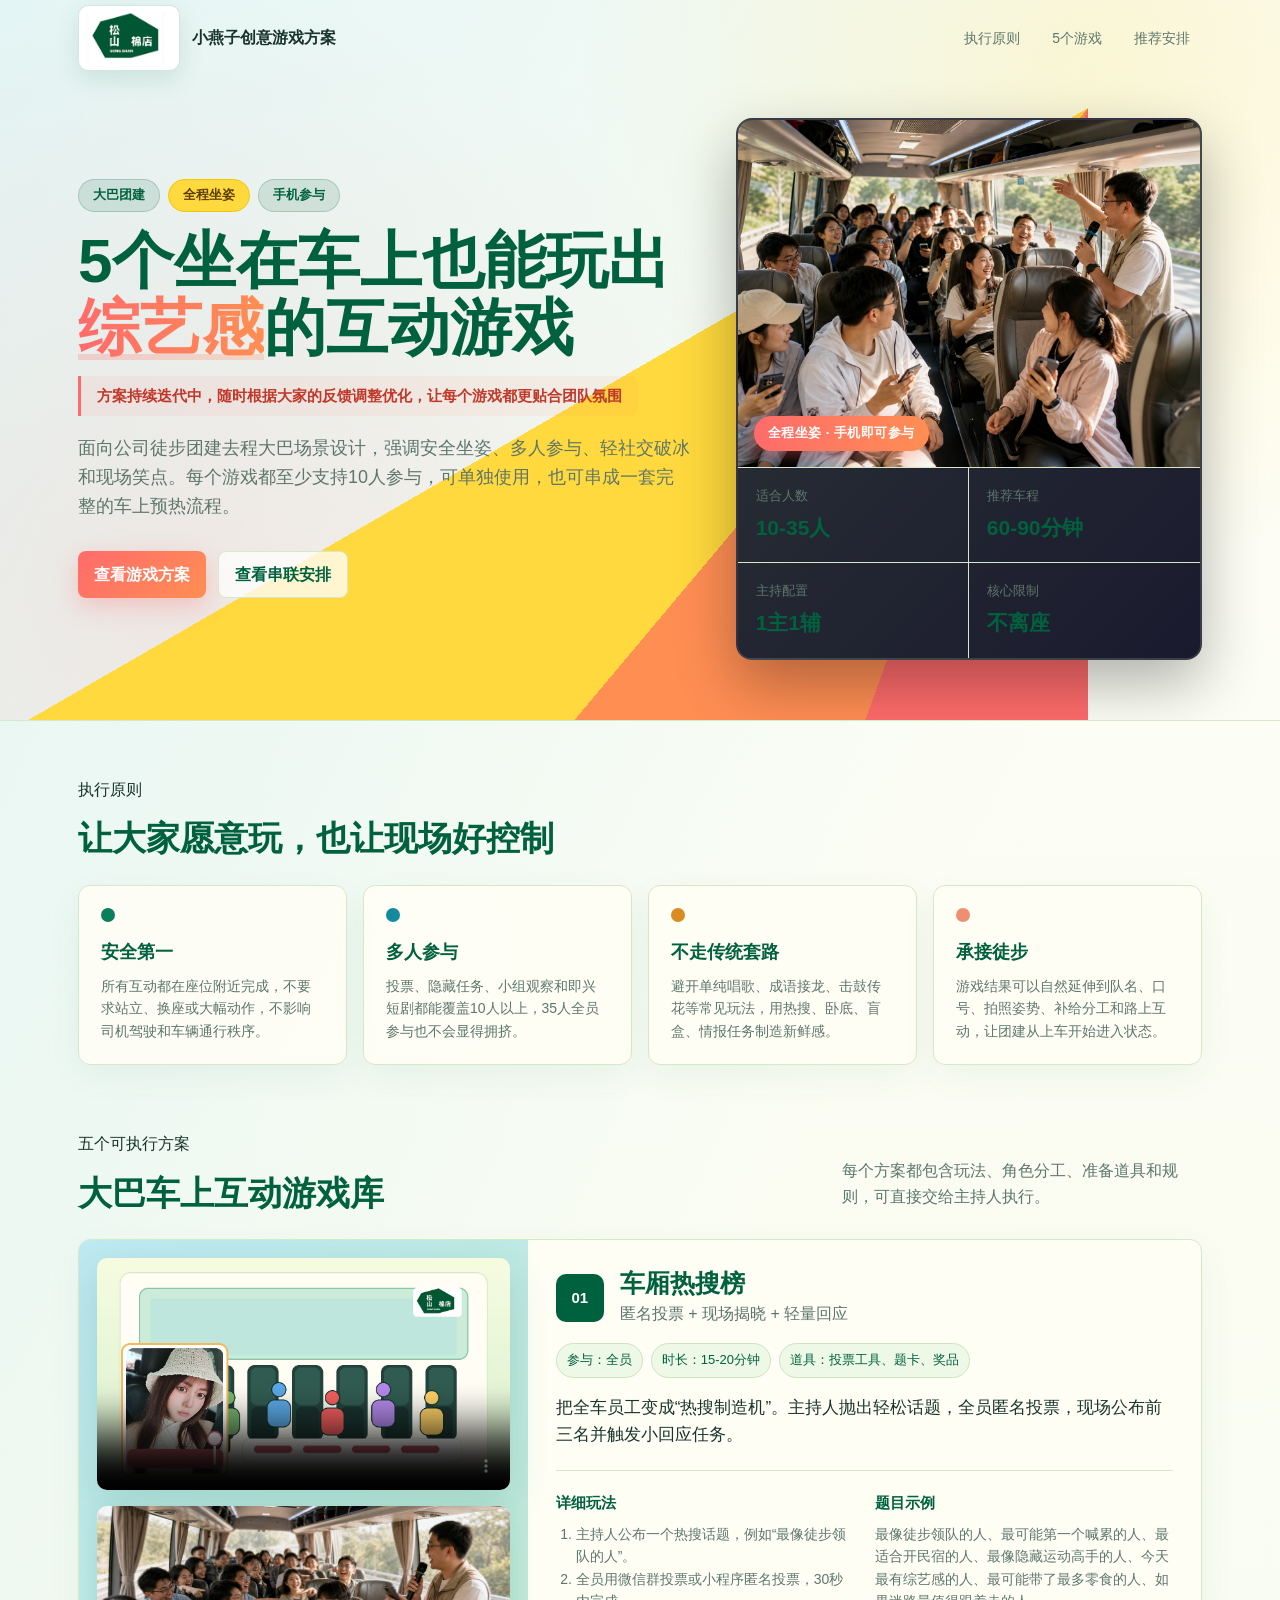
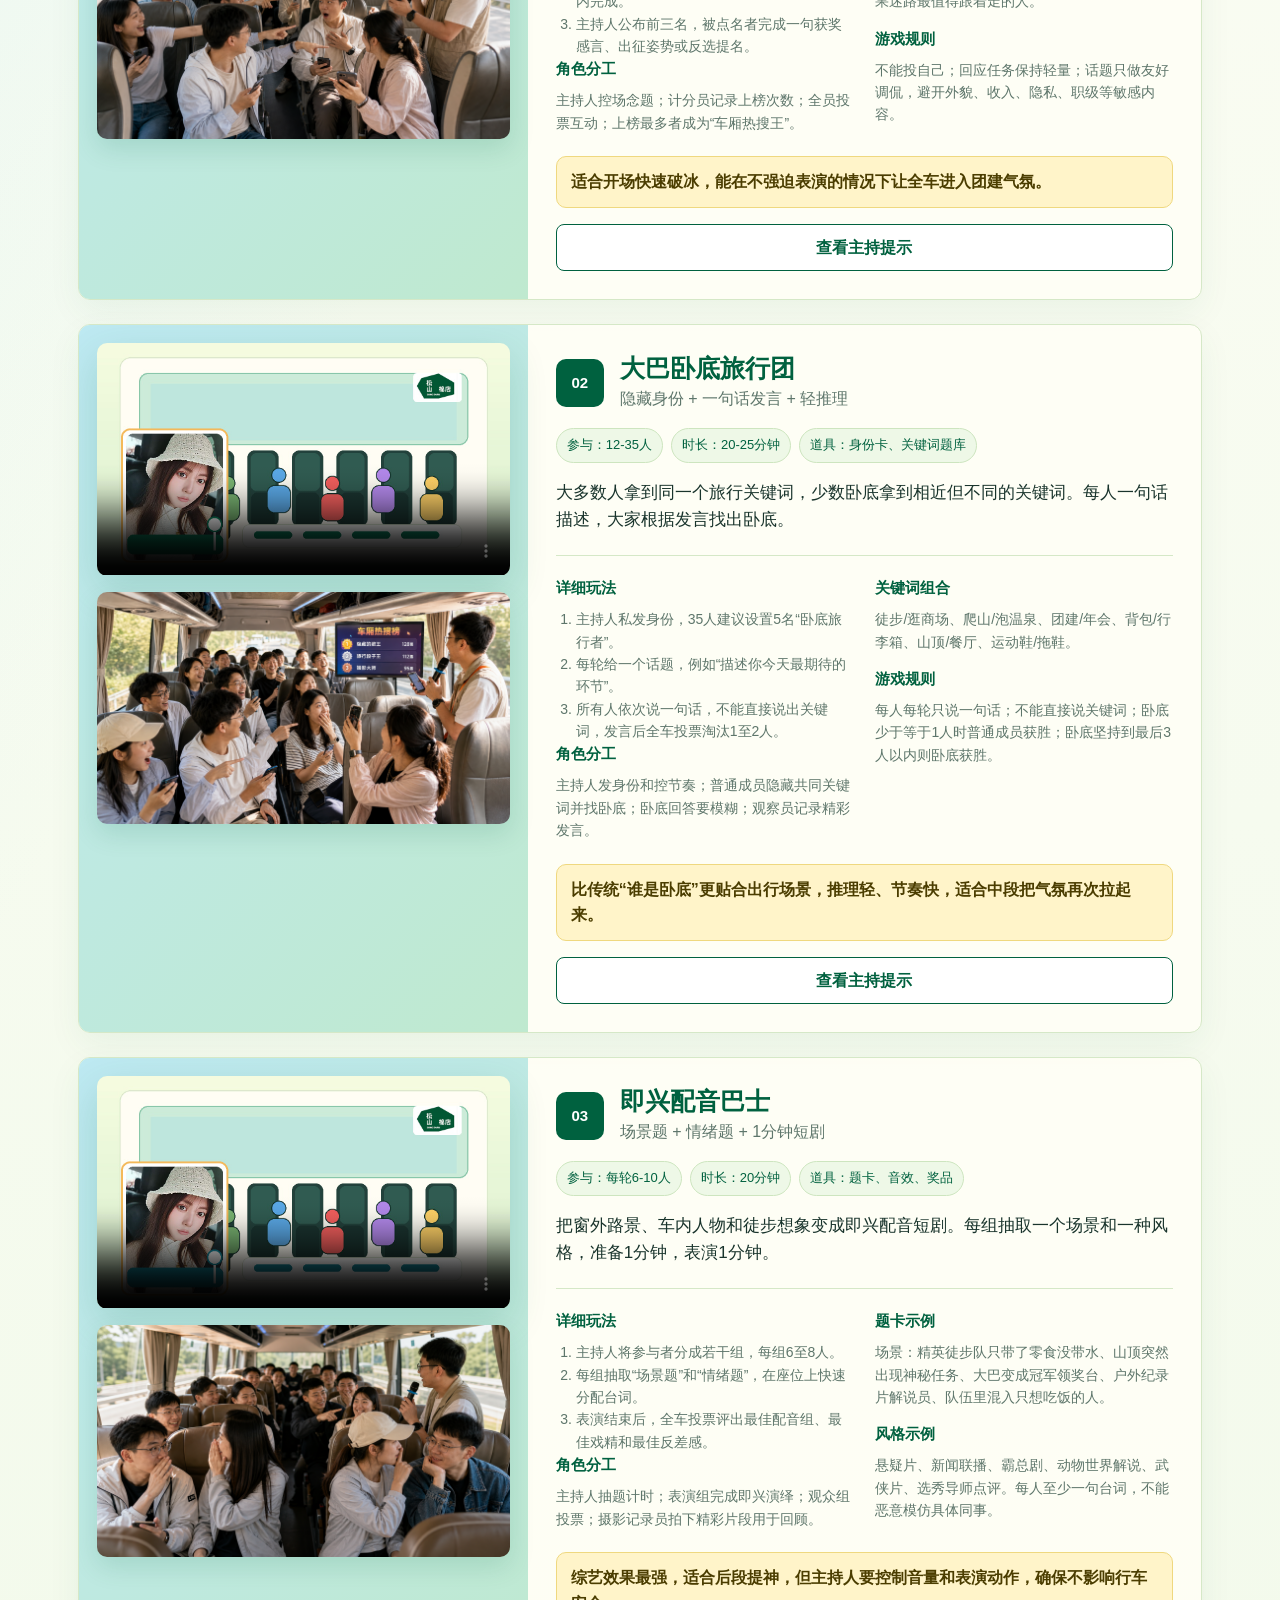
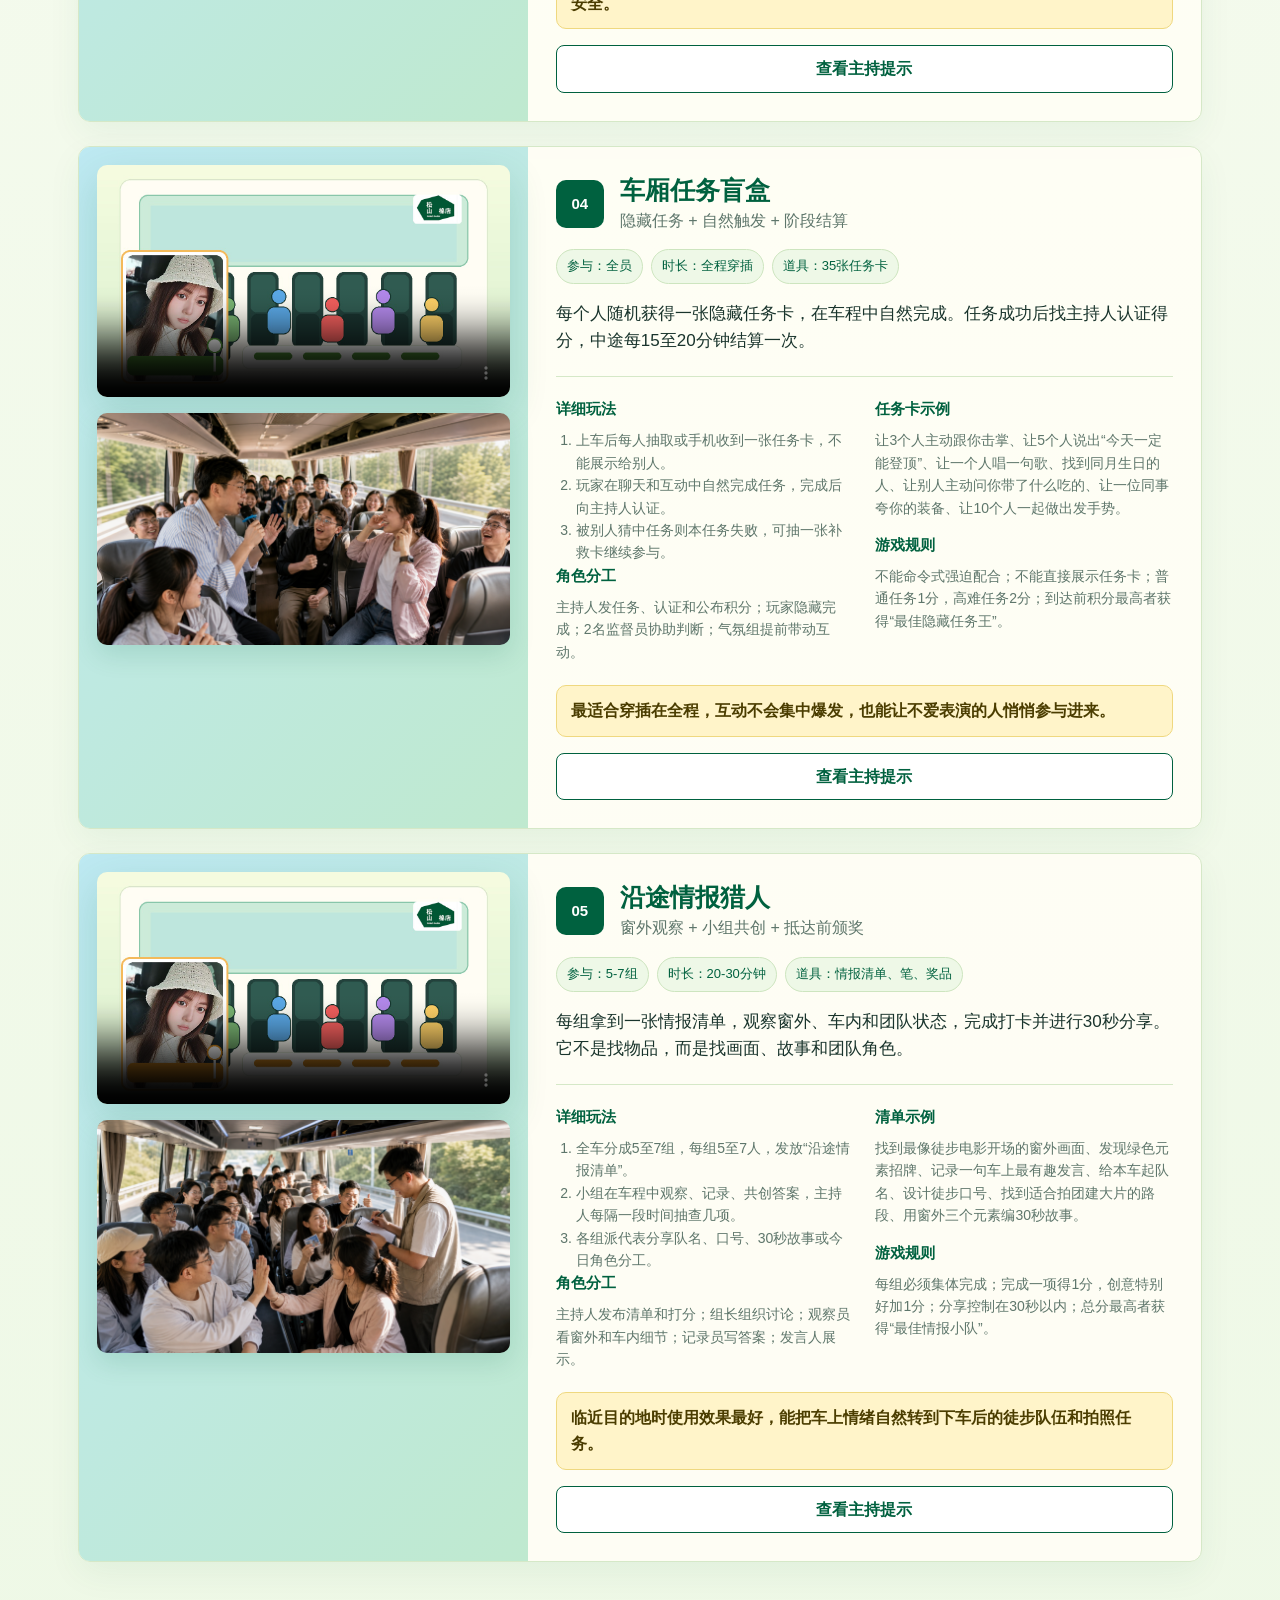
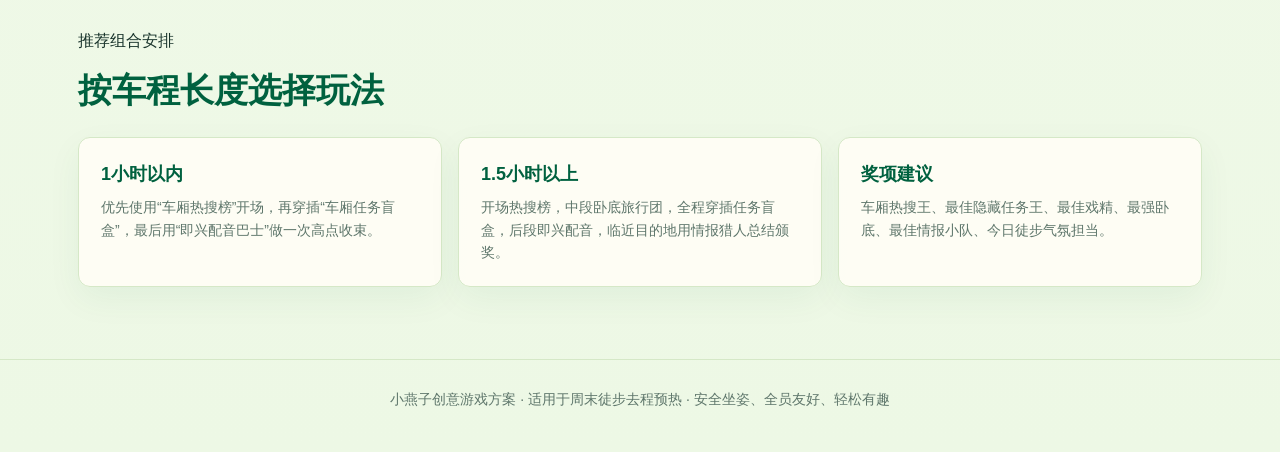
==== commit 3f09cb62: "更新页面素材与真实场景海报" ====
--- a/index.html
+++ b/index.html
@@ -39,71 +39,7 @@
 
           <aside class="poster-visual" aria-label="活动概览">
             <div class="poster-art">
-              <svg viewBox="0 0 400 300" xmlns="http://www.w3.org/2000/svg" class="poster-svg">
-                <defs>
-                  <linearGradient id="skyGrad" x1="0" y1="0" x2="0" y2="1">
-                    <stop offset="0%" stop-color="#FF6B6B"/><stop offset="50%" stop-color="#c44569"/><stop offset="100%" stop-color="#1a1a2e"/>
-                  </linearGradient>
-                  <linearGradient id="swallowGrad" x1="0" y1="0" x2="1" y2="1">
-                    <stop offset="0%" stop-color="#FFD93D"/><stop offset="100%" stop-color="#FF8E53"/>
-                  </linearGradient>
-                  <radialGradient id="sunGrad" cx="0.5" cy="0.5" r="0.5">
-                    <stop offset="0%" stop-color="rgba(255,217,61,0.5)"/><stop offset="100%" stop-color="transparent"/>
-                  </radialGradient>
-                  <filter id="glow"><feGaussianBlur stdDeviation="2.5"/><feMerge><feMergeNode/><feMergeNode in="SourceGraphic"/></feMerge></filter>
-                </defs>
-
-                <!-- 背景 -->
-                <rect width="400" height="300" rx="14" fill="url(#skyGrad)"/>
-                <circle cx="200" cy="140" r="100" fill="url(#sunGrad)"/>
-
-                <!-- 5颗星代表5个游戏 -->
-                <g filter="url(#glow)">
-                  <polygon points="100,55 103,65 113,65 105,71 108,81 100,75 92,81 95,71 87,65 97,65" fill="#FFD93D" opacity="0.9"/>
-                  <polygon points="200,35 203,45 213,45 205,51 208,61 200,55 192,61 195,51 187,45 197,45" fill="#FFD93D" opacity="0.95"/>
-                  <polygon points="300,55 303,65 313,65 305,71 308,81 300,75 292,81 295,71 287,65 297,65" fill="#FFD93D" opacity="0.9"/>
-                  <polygon points="150,70 153,80 163,80 155,86 158,96 150,90 142,96 145,86 137,80 147,80" fill="#fff" opacity="0.6"/>
-                  <polygon points="250,65 253,75 263,75 255,81 258,91 250,85 242,91 245,81 237,75 247,75" fill="#fff" opacity="0.65"/>
-                  <polygon points="70,100 72,106 78,106 73,110 75,116 70,112 65,116 67,110 62,106 68,106" fill="#FFD93D" opacity="0.5"/>
-                  <polygon points="320,95 322,101 328,101 323,105 325,111 320,107 315,111 317,105 312,101 318,101" fill="#fff" opacity="0.5"/>
-                </g>
-
-                <!-- 燕子剪影 - 展翅飞翔 -->
-                <g transform="translate(200, 175)" fill="url(#swallowGrad)" filter="url(#glow)">
-                  <!-- 左翅 -->
-                  <path d="M0,0 Q-30,-10 -70,-40 Q-90,-55 -110,-60 Q-90,-45 -75,-35 Q-55,-20 -35,-8 Z"/>
-                  <!-- 右翅 -->
-                  <path d="M0,0 Q30,-10 70,-40 Q90,-55 110,-60 Q90,-45 75,-35 Q55,-20 35,-8 Z"/>
-                  <!-- 身体 -->
-                  <ellipse cx="0" cy="0" rx="12" ry="20" fill="#FFD93D"/>
-                  <!-- 头部 -->
-                  <circle cx="0" cy="-22" r="10" fill="#FFD93D"/>
-                  <!-- 眼睛 -->
-                  <circle cx="3" cy="-24" r="2.5" fill="#1a1a2e"/>
-                  <!-- 喙 -->
-                  <polygon points="10,-22 22,-20 10,-18" fill="#FF6B6B"/>
-                  <!-- 尾羽 -->
-                  <path d="M-5,18 Q-20,35 -28,50 Q-8,35 -2,20 Z" fill="#FF8E53"/>
-                  <path d="M5,18 Q20,35 28,50 Q8,35 2,20 Z" fill="#FF8E53"/>
-                </g>
-
-                <!-- 品牌文字 -->
-                <text x="200" y="240" text-anchor="middle" font-size="30" fill="#fff" font-weight="900" filter="url(#glow)">
-                  小燕子创意游戏方案
-                </text>
-                <text x="200" y="264" text-anchor="middle" font-size="13" fill="rgba(255,255,255,0.8)">
-                  5个互动游戏 · 大巴车上的综艺狂欢
-                </text>
-
-                <!-- 底部彩色点点代表5个游戏 -->
-                <g transform="translate(140, 282)">
-                  <circle cx="0" cy="0" r="5" fill="#FF6B6B"/>
-                  <circle cx="25" cy="0" r="5" fill="#FFD93D"/>
-                  <circle cx="50" cy="0" r="5" fill="#6c5ce7"/>
-                  <circle cx="75" cy="0" r="5" fill="#00b894"/>
-                  <circle cx="100" cy="0" r="5" fill="#0984e3"/>
-                </g>
-              </svg>
+              <img class="poster-photo" src="assets/generated/hero-bus-teamplay.png" alt="大巴车内员工参与互动游戏的真实场景海报" />
               <span class="poster-tag">全程坐姿 · 手机即可参与</span>
             </div>
             <dl class="quick-facts">
@@ -144,24 +80,7 @@
           <article class="game-card">
             <div class="game-media">
               <video class="preview-video" controls preload="metadata" poster="assets/scenes/04-show.jpg"><source src="video_output/01_车厢热搜榜.mp4" type="video/mp4" /></video>
-              <svg class="game-poster" viewBox="0 0 400 160" xmlns="http://www.w3.org/2000/svg">
-                <defs>
-                  <linearGradient id="g1bg" x1="0" y1="0" x2="1" y2="1">
-                    <stop offset="0%" stop-color="#FF6B6B"/><stop offset="100%" stop-color="#FFD93D"/>
-                  </linearGradient>
-                </defs>
-                <rect width="400" height="160" rx="12" fill="url(#g1bg)" opacity="0.95"/>
-                <text x="200" y="42" text-anchor="middle" font-size="26" fill="#fff" font-weight="bold">车厢热搜榜</text>
-                <text x="200" y="66" text-anchor="middle" font-size="13" fill="rgba(255,255,255,0.85)">匿名投票 + 现场揭晓 + 轻量回应</text>
-                <g transform="translate(200,105)" text-anchor="middle">
-                  <text x="-100" y="0" font-size="36" fill="#fff" font-weight="900">🥇</text>
-                  <text x="0" y="0" font-size="36" fill="#fff" font-weight="900">🥈</text>
-                  <text x="100" y="0" font-size="36" fill="#fff" font-weight="900">🥉</text>
-                  <text x="-100" y="32" font-size="11" fill="#fff">热搜王</text>
-                  <text x="0" y="32" font-size="11" fill="#fff">上榜者</text>
-                  <text x="100" y="32" font-size="11" fill="#fff">投票王</text>
-                </g>
-              </svg>
+              <img class="game-poster-image" src="assets/generated/game-hotlist-poster.png" alt="车厢热搜榜真实玩法海报" />
             </div>
             <div class="game-content">
               <div class="game-title-row"><span class="game-number">01</span><div><h3>车厢热搜榜</h3><p>匿名投票 + 现场揭晓 + 轻量回应</p></div></div>
@@ -190,30 +109,7 @@
           <article class="game-card">
             <div class="game-media">
               <video class="preview-video" controls preload="metadata" poster="assets/scenes/01-signal.jpg"><source src="video_output/02_大巴卧底旅行团.mp4" type="video/mp4" /></video>
-              <svg class="game-poster" viewBox="0 0 400 160" xmlns="http://www.w3.org/2000/svg">
-                <defs>
-                  <linearGradient id="g2bg" x1="0" y1="0" x2="1" y2="1">
-                    <stop offset="0%" stop-color="#2d3436"/><stop offset="100%" stop-color="#636e72"/>
-                  </linearGradient>
-                </defs>
-                <rect width="400" height="160" rx="12" fill="url(#g2bg)" opacity="0.95"/>
-                <rect x="0" y="0" width="400" height="160" rx="12" fill="none" stroke="rgba(255,107,107,0.4)" stroke-width="2" stroke-dasharray="8 4"/>
-                <circle cx="200" cy="80" r="50" fill="none" stroke="rgba(255,255,255,0.15)" stroke-width="1"/>
-                <text x="200" y="38" text-anchor="middle" font-size="26" fill="#fff" font-weight="bold">大巴卧底旅行团</text>
-                <text x="200" y="58" text-anchor="middle" font-size="13" fill="rgba(255,255,255,0.75)">隐藏身份 + 一句话发言 + 轻推理</text>
-                <g transform="translate(120,100)" text-anchor="middle">
-                  <text x="0" y="0" font-size="28" fill="#FF6B6B">🕵</text>
-                  <text x="0" y="28" font-size="10" fill="rgba(255,255,255,0.7)">卧底</text>
-                </g>
-                <g transform="translate(200,100)" text-anchor="middle">
-                  <text x="0" y="0" font-size="28" fill="#74b9ff">👥</text>
-                  <text x="0" y="28" font-size="10" fill="rgba(255,255,255,0.7)">平民</text>
-                </g>
-                <g transform="translate(280,100)" text-anchor="middle">
-                  <text x="0" y="0" font-size="28" fill="#FFD93D">🔍</text>
-                  <text x="0" y="28" font-size="10" fill="rgba(255,255,255,0.7)">推理</text>
-                </g>
-              </svg>
+              <img class="game-poster-image" src="assets/generated/game-undercover-poster.png" alt="大巴卧底旅行团真实玩法海报" />
             </div>
             <div class="game-content">
               <div class="game-title-row"><span class="game-number">02</span><div><h3>大巴卧底旅行团</h3><p>隐藏身份 + 一句话发言 + 轻推理</p></div></div>
@@ -242,26 +138,7 @@
           <article class="game-card">
             <div class="game-media">
               <video class="preview-video" controls preload="metadata" poster="assets/scenes/02-bullet.jpg"><source src="video_output/03_即兴配音巴士.mp4" type="video/mp4" /></video>
-              <svg class="game-poster" viewBox="0 0 400 160" xmlns="http://www.w3.org/2000/svg">
-                <defs>
-                  <linearGradient id="g3bg" x1="0" y1="0" x2="1" y2="1">
-                    <stop offset="0%" stop-color="#6c5ce7"/><stop offset="100%" stop-color="#a29bfe"/>
-                  </linearGradient>
-                </defs>
-                <rect width="400" height="160" rx="12" fill="url(#g3bg)" opacity="0.95"/>
-                <rect x="20" y="80" width="360" height="60" rx="8" fill="rgba(0,0,0,0.2)"/>
-                <text x="35" y="118" font-size="12" fill="rgba(255,255,255,0.9)" font-style="italic">🎬 场景：精英徒步队只带了零食没带水...</text>
-                <text x="200" y="38" text-anchor="middle" font-size="26" fill="#fff" font-weight="bold">即兴配音巴士</text>
-                <text x="200" y="58" text-anchor="middle" font-size="13" fill="rgba(255,255,255,0.85)">场景题 + 情绪题 + 1分钟短剧</text>
-                <g transform="translate(200,110)" text-anchor="middle">
-                  <text x="-60" y="0" font-size="16" fill="#FFD93D">🎭</text>
-                  <text x="0" y="0" font-size="16" fill="#fff">🎙</text>
-                  <text x="60" y="0" font-size="16" fill="#FF6B6B">🏆</text>
-                  <text x="-60" y="20" font-size="9" fill="rgba(255,255,255,0.7)">戏精</text>
-                  <text x="0" y="20" font-size="9" fill="rgba(255,255,255,0.7)">配音</text>
-                  <text x="60" y="20" font-size="9" fill="rgba(255,255,255,0.7)">最佳</text>
-                </g>
-              </svg>
+              <img class="game-poster-image" src="assets/generated/game-dubbing-poster.png" alt="即兴配音巴士真实玩法海报" />
             </div>
             <div class="game-content">
               <div class="game-title-row"><span class="game-number">03</span><div><h3>即兴配音巴士</h3><p>场景题 + 情绪题 + 1分钟短剧</p></div></div>
@@ -290,36 +167,7 @@
           <article class="game-card">
             <div class="game-media">
               <video class="preview-video" controls preload="metadata" poster="assets/scenes/05-blindbox.jpg"><source src="video_output/04_车厢任务盲盒.mp4" type="video/mp4" /></video>
-              <svg class="game-poster" viewBox="0 0 400 160" xmlns="http://www.w3.org/2000/svg">
-                <defs>
-                  <linearGradient id="g4bg" x1="0" y1="0" x2="1" y2="1">
-                    <stop offset="0%" stop-color="#00b894"/><stop offset="100%" stop-color="#55efc4"/>
-                  </linearGradient>
-                </defs>
-                <rect width="400" height="160" rx="12" fill="url(#g4bg)" opacity="0.95"/>
-                <text x="200" y="38" text-anchor="middle" font-size="26" fill="#fff" font-weight="bold">车厢任务盲盒</text>
-                <text x="200" y="58" text-anchor="middle" font-size="13" fill="rgba(255,255,255,0.85)">隐藏任务 + 自然触发 + 阶段结算</text>
-                <g transform="translate(60,110)" text-anchor="middle">
-                  <rect x="-30" y="-20" width="60" height="45" rx="8" fill="rgba(255,255,255,0.2)" stroke="rgba(255,255,255,0.5)" stroke-width="1"/>
-                  <text x="0" y="0" font-size="20">🎁</text>
-                  <text x="0" y="18" font-size="9" fill="#fff">任务卡</text>
-                </g>
-                <g transform="translate(160,110)" text-anchor="middle">
-                  <rect x="-30" y="-20" width="60" height="45" rx="8" fill="rgba(255,255,255,0.2)" stroke="rgba(255,255,255,0.5)" stroke-width="1"/>
-                  <text x="0" y="0" font-size="20">🤝</text>
-                  <text x="0" y="18" font-size="9" fill="#fff">互动</text>
-                </g>
-                <g transform="translate(260,110)" text-anchor="middle">
-                  <rect x="-30" y="-20" width="60" height="45" rx="8" fill="rgba(255,255,255,0.2)" stroke="rgba(255,255,255,0.5)" stroke-width="1"/>
-                  <text x="0" y="0" font-size="20">⭐</text>
-                  <text x="0" y="18" font-size="9" fill="#fff">积分</text>
-                </g>
-                <g transform="translate(340,110)" text-anchor="middle">
-                  <rect x="-30" y="-20" width="60" height="45" rx="8" fill="rgba(255,255,255,0.2)" stroke="rgba(255,255,255,0.5)" stroke-width="1"/>
-                  <text x="0" y="0" font-size="20">🏅</text>
-                  <text x="0" y="18" font-size="9" fill="#fff">认证</text>
-                </g>
-              </svg>
+              <img class="game-poster-image" src="assets/generated/game-blindbox-poster.png" alt="车厢任务盲盒真实玩法海报" />
             </div>
             <div class="game-content">
               <div class="game-title-row"><span class="game-number">04</span><div><h3>车厢任务盲盒</h3><p>隐藏任务 + 自然触发 + 阶段结算</p></div></div>
@@ -348,27 +196,7 @@
           <article class="game-card">
             <div class="game-media">
               <video class="preview-video" controls preload="metadata" poster="assets/scenes/03-auction.jpg"><source src="video_output/05_沿途情报猎人.mp4" type="video/mp4" /></video>
-              <svg class="game-poster" viewBox="0 0 400 160" xmlns="http://www.w3.org/2000/svg">
-                <defs>
-                  <linearGradient id="g5bg" x1="0" y1="0" x2="1" y2="1">
-                    <stop offset="0%" stop-color="#0984e3"/><stop offset="100%" stop-color="#74b9ff"/>
-                  </linearGradient>
-                </defs>
-                <rect width="400" height="160" rx="12" fill="url(#g5bg)" opacity="0.95"/>
-                <text x="200" y="38" text-anchor="middle" font-size="26" fill="#fff" font-weight="bold">沿途情报猎人</text>
-                <text x="200" y="58" text-anchor="middle" font-size="13" fill="rgba(255,255,255,0.85)">窗外观察 + 小组共创 + 抵达前颁奖</text>
-                <g transform="translate(200,100)" text-anchor="middle">
-                  <circle cx="0" cy="0" r="30" fill="none" stroke="rgba(255,255,255,0.3)" stroke-width="2"/>
-                  <text x="0" y="-4" font-size="24">🧭</text>
-                  <text x="0" y="28" font-size="10" fill="rgba(255,255,255,0.8)">情报清单</text>
-                </g>
-                <g transform="translate(100,110)">
-                  <text font-size="18">🏔</text><text x="18" y="5" font-size="9" fill="rgba(255,255,255,0.7)">窗外</text>
-                </g>
-                <g transform="translate(280,110)">
-                  <text font-size="18">📋</text><text x="18" y="5" font-size="9" fill="rgba(255,255,255,0.7)">打卡</text>
-                </g>
-              </svg>
+              <img class="game-poster-image" src="assets/generated/game-hunter-poster.png" alt="沿途情报猎人真实玩法海报" />
             </div>
             <div class="game-content">
               <div class="game-title-row"><span class="game-number">05</span><div><h3>沿途情报猎人</h3><p>窗外观察 + 小组共创 + 抵达前颁奖</p></div></div>
--- a/style.css
+++ b/style.css
@@ -123,10 +123,10 @@
   border: 1px solid rgba(0, 97, 63, 0.16);
   border-radius: 10px;
   box-shadow: 0 8px 24px rgba(0, 97, 63, 0.12);
-  height: 56px;
+  height: 66px;
   object-fit: contain;
-  padding: 5px;
-  width: 84px;
+  padding: 6px;
+  width: 102px;
 }
 
 .nav-links {
@@ -250,25 +250,13 @@
   overflow: hidden;
 }
 
-.poster-svg {
+.poster-photo {
   display: block;
   height: 100%;
+  object-fit: cover;
+  object-position: center;
   width: 100%;
 }
-
-@keyframes floatStar {
-  0%, 100% { transform: translateY(0) scale(1); opacity: 0.6; }
-  50%      { transform: translateY(-6px) scale(1.15); opacity: 1; }
-}
-
-.poster-svg g[filter] polygon {
-  animation: floatStar 3s ease-in-out infinite;
-}
-.poster-svg g[filter] polygon:nth-child(2) { animation-delay: 0.5s; }
-.poster-svg g[filter] polygon:nth-child(3) { animation-delay: 1s; }
-.poster-svg g[filter] polygon:nth-child(4) { animation-delay: 1.5s; }
-.poster-svg g[filter] polygon:nth-child(5) { animation-delay: 2s; }
-.poster-svg g[filter] polygon:nth-child(6) { animation-delay: 2.5s; }
 
 .poster-tag {
   background: linear-gradient(90deg, #FF6B6B, #FF8E53);
@@ -432,10 +420,14 @@
   margin-bottom: 16px;
 }
 
-.game-poster {
+.game-poster-image {
   display: block;
+  aspect-ratio: 16 / 9;
+  object-fit: cover;
+  object-position: center;
   width: 100%;
   border-radius: 10px;
+  box-shadow: 0 10px 26px rgba(0, 97, 63, 0.14);
 }
 
 .game-content {
